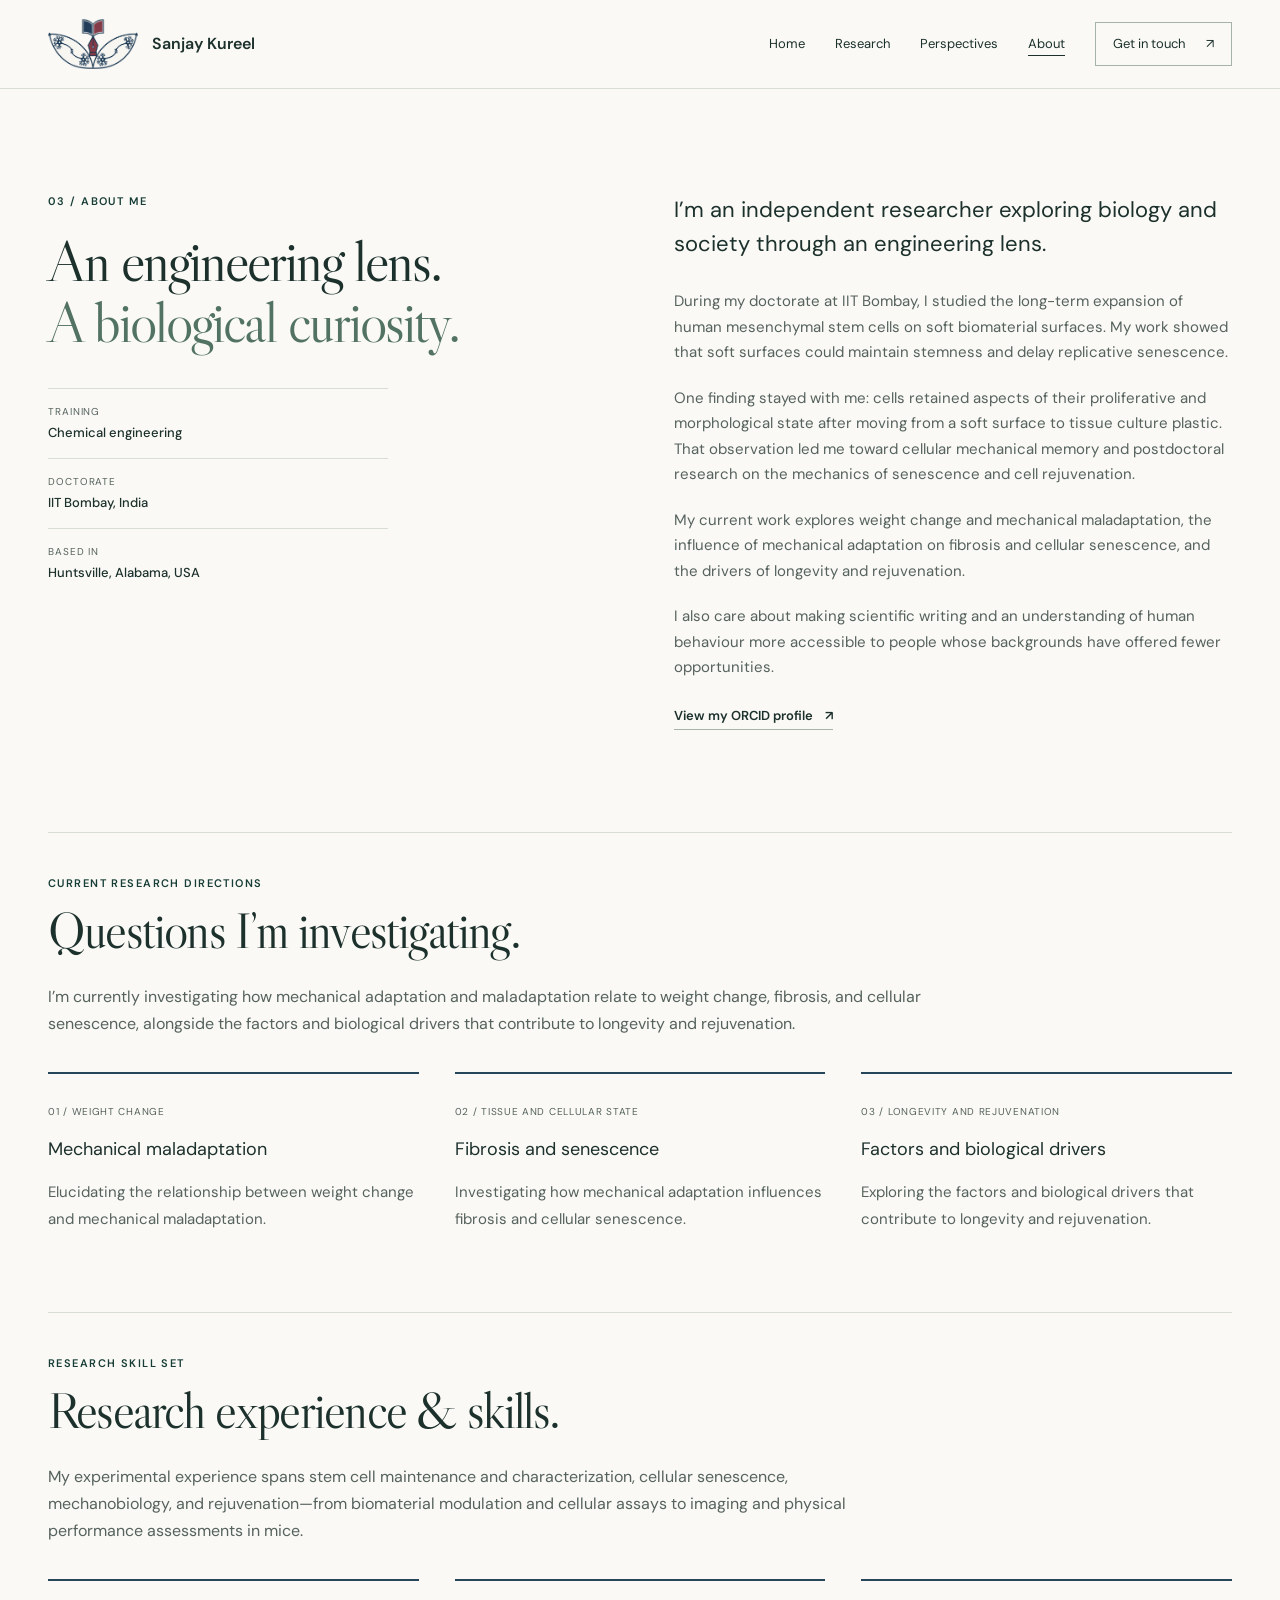
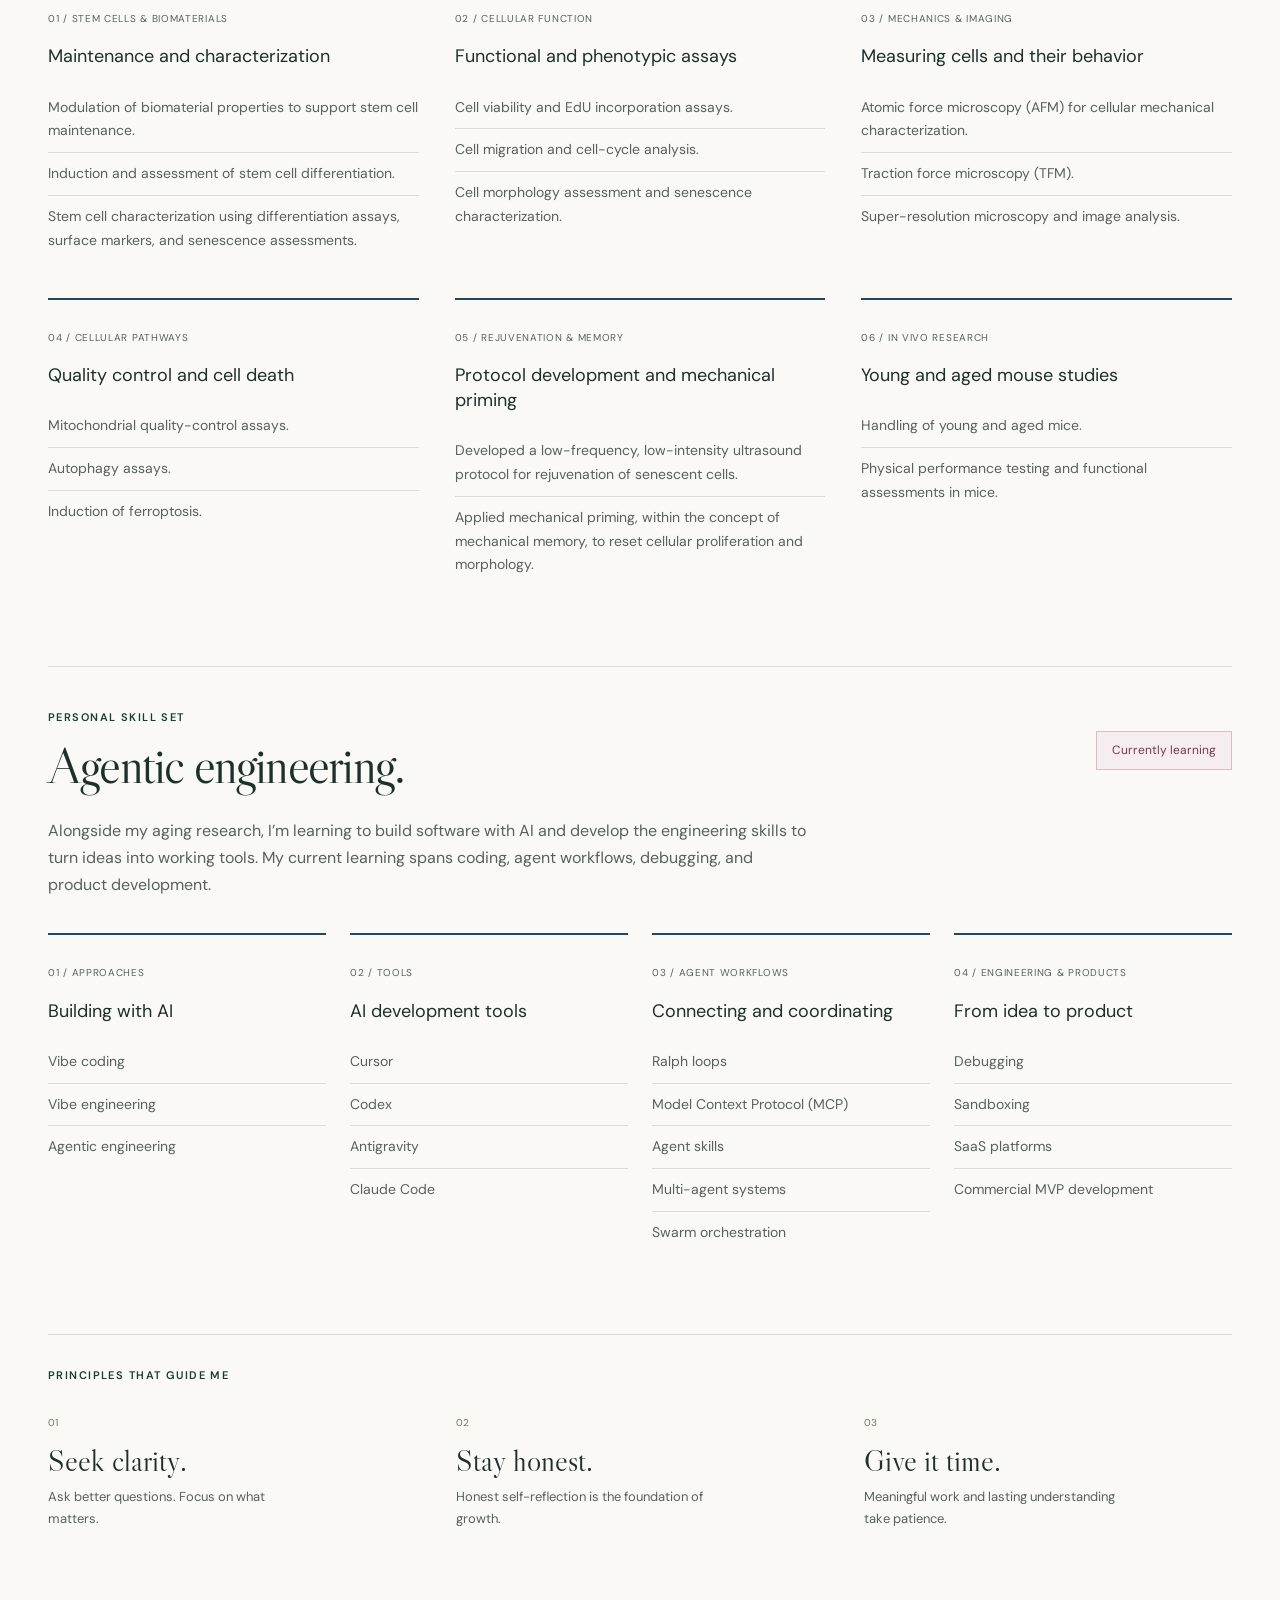
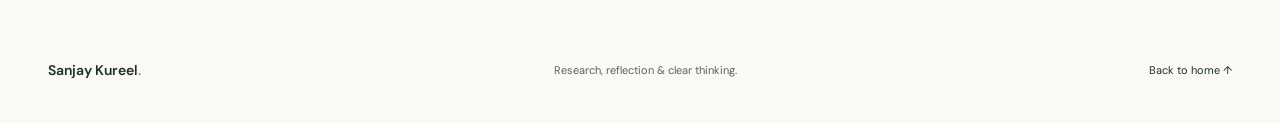
==== about.html @ 6fef7c12 "Describe current research in mechanical adaptation, weight change and longevity" ====
<!doctype html>
<html lang="en">
<head>
  <meta charset="utf-8">
  <meta name="viewport" content="width=device-width, initial-scale=1">
  <meta name="description" content="Sanjay Kureel is an independent researcher exploring cellular memory, mechanobiology and aging, alongside human behaviour and scientific writing.">
  <meta name="theme-color" content="#173d36">
  <meta property="og:title" content="About — Sanjay Kureel">
  <meta property="og:description" content="Exploring how cells remember, how people adapt, and how writing brings clarity to ideas.">
  <meta property="og:type" content="website">
  <meta property="og:url" content="https://sanjaykumarkureel.github.io/sanjayk-personal-website/about.html">
  <title>About — Sanjay Kureel</title>
  <link rel="canonical" href="https://sanjaykumarkureel.github.io/sanjayk-personal-website/about.html">
  <link rel="icon" type="image/png" href="skk-logo-color.png">
  <link rel="preconnect" href="https://fonts.googleapis.com">
  <link rel="preconnect" href="https://fonts.gstatic.com" crossorigin>
  <link href="https://fonts.googleapis.com/css2?family=DM+Sans:wght@400;500;600;700&family=Libre+Caslon+Display&display=swap" rel="stylesheet">
  <link rel="stylesheet" href="styles.css">
  <link rel="stylesheet" href="skills.css?v=directions-3">
  <script src="script.js" defer></script>
</head>
<body>
  <a class="skip-link" href="#main">Skip to content</a>
  <header class="site-header">
    <div class="header-inner wrap">
      <a class="brand" href="index.html" aria-label="Sanjay Kureel home"><img class="personal-logo" src="skk-logo-color.png" alt="Sanjay Kureel’s original logo"><span>Sanjay Kureel</span></a>
      <button class="menu-toggle" type="button" aria-expanded="false" aria-controls="navigation">Menu <span aria-hidden="true">☰</span></button>
      <nav id="navigation" aria-label="Main navigation">
        <a href="index.html">Home</a>
        <a href="research.html">Research</a><a href="perspectives.html">Perspectives</a><a href="about.html" aria-current="page">About</a><a class="nav-contact" href="contact.html">Get in touch <span aria-hidden="true">↗</span></a>
      </nav>
    </div>
  </header>
  <main id="main" class="inner-page">    <section class="section wrap about" id="about" aria-labelledby="about-title">
      <div class="about-heading"><p class="eyebrow">03 / About me</p><h1 id="about-title">An engineering lens.<br><em>A biological curiosity.</em></h1><div class="profile-facts"><div><span>Training</span><strong>Chemical engineering</strong></div><div><span>Doctorate</span><strong>IIT Bombay, India</strong></div><div><span>Based in</span><strong>Huntsville, Alabama, USA</strong></div></div></div>
      <div class="about-copy"><p class="lead">I’m an independent researcher exploring biology and society through an engineering lens.</p><p>During my doctorate at IIT Bombay, I studied the long-term expansion of human mesenchymal stem cells on soft biomaterial surfaces. My work showed that soft surfaces could maintain stemness and delay replicative senescence.</p><p>One finding stayed with me: cells retained aspects of their proliferative and morphological state after moving from a soft surface to tissue culture plastic. That observation led me toward cellular mechanical memory and postdoctoral research on the mechanics of senescence and cell rejuvenation.</p><p>My current work explores weight change and mechanical maladaptation, the influence of mechanical adaptation on fibrosis and cellular senescence, and the drivers of longevity and rejuvenation.</p><p>I also care about making scientific writing and an understanding of human behaviour more accessible to people whose backgrounds have offered fewer opportunities.</p><a class="text-link" href="https://orcid.org/0000-0003-0562-0316" target="_blank" rel="noopener noreferrer">View my ORCID profile <span aria-hidden="true">↗</span></a></div>
    </section>



    <section class="personal-skills current-research wrap" id="current-research" aria-labelledby="current-research-title">
      <div class="skills-heading"><div><p class="eyebrow">Current research directions</p><h2 id="current-research-title">Questions I’m investigating.</h2></div></div>
      <p class="skills-intro">I’m currently investigating how mechanical adaptation and maladaptation relate to weight change, fibrosis, and cellular senescence, alongside the factors and biological drivers that contribute to longevity and rejuvenation.</p>
      <div class="skills-grid research-skills-grid">
        <article><span class="skills-number">01 / Weight change</span><h3>Mechanical maladaptation</h3><p>Elucidating the relationship between weight change and mechanical maladaptation.</p></article>
        <article><span class="skills-number">02 / Tissue and cellular state</span><h3>Fibrosis and senescence</h3><p>Investigating how mechanical adaptation influences fibrosis and cellular senescence.</p></article>
        <article><span class="skills-number">03 / Longevity and rejuvenation</span><h3>Factors and biological drivers</h3><p>Exploring the factors and biological drivers that contribute to longevity and rejuvenation.</p></article>
      </div>
    </section>
    <section class="personal-skills research-skills wrap" id="research-skills" aria-labelledby="research-skills-title">
      <div class="skills-heading"><div><p class="eyebrow">Research skill set</p><h2 id="research-skills-title">Research experience &amp; skills.</h2></div></div>
      <p class="skills-intro">My experimental experience spans stem cell maintenance and characterization, cellular senescence, mechanobiology, and rejuvenation—from biomaterial modulation and cellular assays to imaging and physical performance assessments in mice.</p>
      <div class="skills-grid research-skills-grid">
        <article><span class="skills-number">01 / Stem cells &amp; biomaterials</span><h3>Maintenance and characterization</h3><ul><li>Modulation of biomaterial properties to support stem cell maintenance.</li><li>Induction and assessment of stem cell differentiation.</li><li>Stem cell characterization using differentiation assays, surface markers, and senescence assessments.</li></ul></article>
        <article><span class="skills-number">02 / Cellular function</span><h3>Functional and phenotypic assays</h3><ul><li>Cell viability and EdU incorporation assays.</li><li>Cell migration and cell-cycle analysis.</li><li>Cell morphology assessment and senescence characterization.</li></ul></article>
        <article><span class="skills-number">03 / Mechanics &amp; imaging</span><h3>Measuring cells and their behavior</h3><ul><li>Atomic force microscopy (AFM) for cellular mechanical characterization.</li><li>Traction force microscopy (TFM).</li><li>Super-resolution microscopy and image analysis.</li></ul></article>
        <article><span class="skills-number">04 / Cellular pathways</span><h3>Quality control and cell death</h3><ul><li>Mitochondrial quality-control assays.</li><li>Autophagy assays.</li><li>Induction of ferroptosis.</li></ul></article>
        <article><span class="skills-number">05 / Rejuvenation &amp; memory</span><h3>Protocol development and mechanical priming</h3><ul><li>Developed a low-frequency, low-intensity ultrasound protocol for rejuvenation of senescent cells.</li><li>Applied mechanical priming, within the concept of mechanical memory, to reset cellular proliferation and morphology.</li></ul></article>
        <article><span class="skills-number">06 / In vivo research</span><h3>Young and aged mouse studies</h3><ul><li>Handling of young and aged mice.</li><li>Physical performance testing and functional assessments in mice.</li></ul></article>
      </div>
    </section>
    <section class="personal-skills wrap" id="skills" aria-labelledby="skills-title">
      <div class="skills-heading"><div><p class="eyebrow">Personal skill set</p><h2 id="skills-title">Agentic engineering.</h2></div><span class="learning-badge">Currently learning</span></div>
      <p class="skills-intro">Alongside my aging research, I’m learning to build software with AI and develop the engineering skills to turn ideas into working tools. My current learning spans coding, agent workflows, debugging, and product development.</p>
      <div class="skills-grid">
        <article><span class="skills-number">01 / Approaches</span><h3>Building with AI</h3><ul><li>Vibe coding</li><li>Vibe engineering</li><li>Agentic engineering</li></ul></article>
        <article><span class="skills-number">02 / Tools</span><h3>AI development tools</h3><ul><li>Cursor</li><li>Codex</li><li>Antigravity</li><li>Claude Code</li></ul></article>
        <article><span class="skills-number">03 / Agent workflows</span><h3>Connecting and coordinating</h3><ul><li>Ralph loops</li><li>Model Context Protocol (MCP)</li><li>Agent skills</li><li>Multi-agent systems</li><li>Swarm orchestration</li></ul></article>
        <article><span class="skills-number">04 / Engineering &amp; products</span><h3>From idea to product</h3><ul><li>Debugging</li><li>Sandboxing</li><li>SaaS platforms</li><li>Commercial MVP development</li></ul></article>
      </div>
    </section>
    <section class="principles wrap" aria-labelledby="principles-title"><p class="eyebrow" id="principles-title">Principles that guide me</p><div class="principles-grid"><article><span>01</span><h3>Seek clarity.</h3><p>Ask better questions. Focus on what matters.</p></article><article><span>02</span><h3>Stay honest.</h3><p>Honest self-reflection is the foundation of growth.</p></article><article><span>03</span><h3>Give it time.</h3><p>Meaningful work and lasting understanding take patience.</p></article></div></section>
  </main>
  <footer class="wrap"><a class="brand" href="index.html">Sanjay Kureel<span class="brand-dot">.</span></a><p>Research, reflection & clear thinking.</p><a class="back-top" href="index.html">Back to home ↑</a></footer>
</body>
</html>
---- styles.css ----
:root{--paper:#faf9f5;--white:#fff;--ink:#1c302c;--green:#173d36;--muted:#56625e;--line:#d9ded5;--sage:#eef1e8;--accent:#afca91;--serif:'Libre Caslon Display',Georgia,serif;--sans:'DM Sans',Arial,sans-serif}
*{box-sizing:border-box}html{scroll-behavior:smooth;scroll-padding-top:105px}body{margin:0;background:var(--paper);color:var(--ink);font:16px/1.7 var(--sans);-webkit-font-smoothing:antialiased}a{color:inherit;text-decoration:none}button{font:inherit}img{max-width:100%;display:block}h1,h2,h3,p,figure{margin:0}h1,h2,h3{font-weight:400}h1,h2{font-family:var(--serif);letter-spacing:-.035em;line-height:1.06}h2{font-size:clamp(40px,4.5vw,61px)}h2 em,h1 em{font-style:normal;color:#527263}h3{line-height:1.25}p{color:var(--muted)}a,button,summary{-webkit-tap-highlight-color:transparent}a:focus-visible,button:focus-visible,summary:focus-visible{outline:3px solid #a16d22;outline-offset:6px}a:hover{text-decoration:underline;text-underline-offset:5px}::selection{background:#d1dfc0;color:var(--ink)}.wrap{width:min(1200px,calc(100% - 96px));margin-inline:auto}.section{padding-block:104px}.eyebrow{font-size:11px;font-weight:600;letter-spacing:.13em;text-transform:uppercase;color:var(--green);line-height:1.5}.skip-link{position:fixed;top:8px;left:12px;transform:translateY(-150%);background:var(--green);color:white;padding:12px 20px;z-index:100}.skip-link:focus{transform:translateY(0)}
.site-header{background:rgba(250,249,245,.97);border-bottom:1px solid var(--line);position:sticky;top:0;z-index:10}.header-inner{height:88px;display:flex;align-items:center;justify-content:space-between;gap:30px}.brand{display:inline-flex;align-items:center;gap:14px;font-weight:600;font-size:16px;white-space:nowrap}.brand:hover{text-decoration:none}.monogram{font-family:var(--serif);font-size:35px;line-height:1;letter-spacing:-3px;border-right:1px solid var(--line);padding-right:20px}.monogram span,.brand-dot{color:#7f9d6f}.site-header nav{display:flex;align-items:center;gap:30px;font-size:13px}.nav-contact{border:1px solid #a5b3a9;padding:10px 17px}.nav-contact span{margin-left:18px}.menu-toggle{display:none}.hero{display:grid;grid-template-columns:1.55fr 1fr;gap:8%;align-items:center;padding-block:72px 68px}.hero .eyebrow{letter-spacing:.095em}.status-dot{display:inline-block;width:6px;height:6px;border-radius:50%;background:#68834e;margin-right:8px;vertical-align:2px}.hero h1{font-size:clamp(52px,5.4vw,76px);margin:26px 0}.hero-intro{max-width:510px;font-size:18px;line-height:1.8}.hero-actions{display:flex;align-items:center;gap:28px;margin-top:32px;flex-wrap:wrap}.button{display:inline-flex;align-items:center;justify-content:space-between;gap:25px;background:var(--green);color:var(--white);padding:14px 22px;font-size:13px;font-weight:500;transition:background .2s}.button:hover{background:#2d5547;text-decoration:none}.text-link{font-size:13px;font-weight:600;border-bottom:1px solid #a6b5a8;padding-bottom:5px}.text-link span{margin-left:9px}.hero-footnote{border-top:1px solid var(--line);margin-top:45px;padding-top:17px;display:flex;justify-content:space-between;gap:15px;font-size:11px;color:var(--muted)}.portrait{align-self:center}.portrait-frame{background:#e7e6de;position:relative;padding:12px 12px 0 0}.portrait-frame:after{content:'';position:absolute;right:0;top:0;width:42%;height:34%;border-top:1px solid #a1b097;border-right:1px solid #a1b097;pointer-events:none}.portrait img{width:100%;height:430px;object-fit:cover;object-position:center 25%;filter:saturate(.82)}.portrait figcaption{display:flex;flex-direction:column;padding-top:17px;line-height:1.65}.portrait figcaption span:first-child{font-size:14px;font-weight:600}.portrait figcaption span:last-child{font-size:11px;color:var(--muted)}.focus-strip{background:var(--sage);border-block:1px solid var(--line)}.focus-strip>.wrap{display:flex;align-items:center;justify-content:space-between;gap:28px;min-height:78px}.focus-strip span:not(.eyebrow){font-size:13px}.focus-strip span:not(.eyebrow):before{content:'+';color:#708264;margin-right:16px}.section-heading{display:grid;grid-template-columns:1.35fr 1fr;gap:12%;align-items:end;margin-bottom:42px}.section-heading .eyebrow,.about-heading .eyebrow,.contact .eyebrow{margin-bottom:20px}.section-heading>p{font-size:15px;max-width:370px;margin-bottom:5px}
.research-feature{display:grid;grid-template-columns:1.1fr 1fr;background:var(--green);color:#fff;min-height:390px}.feature-copy{padding:44px}.feature-copy .eyebrow{color:#b5c99e;margin-bottom:23px}.feature-copy h3{font-family:var(--serif);font-size:40px;letter-spacing:-.02em;max-width:430px}.feature-copy>p:not(.eyebrow){color:#d6dfd8;font-size:14px;margin:21px 0 25px;max-width:445px}.light-link{font-size:12px;border-bottom:1px solid #819b87;padding-bottom:7px}.light-link span{margin-left:20px}.memory-diagram{border-left:1px solid #446057;margin:32px 0;display:flex;flex-direction:column;justify-content:center;align-items:center;padding:10px 28px}.cell-art{width:235px;height:225px;position:relative}.cell-ring{position:absolute;display:block;border:1px solid #82967a;border-radius:44% 56% 56% 44% / 53% 42% 58% 47%}.ring-one{inset:8px 12px 12px 3px;transform:rotate(-18deg)}.ring-two{inset:28px 27px 29px 25px;transform:rotate(26deg);border-color:#5c7a67}.ring-three{inset:48px 47px 47px 44px;transform:rotate(-32deg);border-color:#a9ba8d}.cell-core{position:absolute;width:54px;height:62px;background:#afca9180;top:76px;left:87px;border-radius:48% 52% 39% 61%;border:1px solid #c2d4a4}.cell-label{position:absolute;font-size:9px;letter-spacing:.13em;bottom:22px;left:55px;background:var(--green);padding:3px;color:#d4dfc9}.diagram-path{display:flex;align-items:center;gap:14px;font-size:11px;margin-top:14px}.diagram-path b{font-weight:400;color:#a8bd93}.memory-diagram>p{font-size:10px;color:#bdcdbf;margin-top:12px;text-align:center}.research-grid{display:grid;grid-template-columns:repeat(3,1fr);gap:34px;margin-top:36px}.research-grid article{border-top:1px solid var(--line);padding-top:25px}.item-number{font-size:11px;color:#74856d}.research-grid h3{font-size:20px;margin:15px 0 12px}.research-grid p{font-size:14px}.topic{display:block;font-size:10px;letter-spacing:.02em;margin-top:23px;color:#52654d}
.perspectives{background:var(--sage);border-block:1px solid var(--line)}.perspective-grid{display:grid;grid-template-columns:1fr 1fr;gap:54px}.perspective-grid article{border-top:1px solid #a6b3a0;padding-top:30px;scroll-margin-top:110px}.perspective-grid h3{font-family:var(--serif);font-size:43px;letter-spacing:-.025em;margin:18px 0}.perspective-grid article>p:not(.eyebrow){font-size:15px;max-width:475px}details{margin-top:26px;border-top:1px solid #cbd2c5;border-bottom:1px solid #cbd2c5}summary{cursor:pointer;list-style:none;font-size:12px;font-weight:500;padding:16px 0;display:flex;justify-content:space-between;gap:15px}summary::-webkit-details-marker{display:none}summary span{font-size:17px;line-height:1.3}details[open] summary span{transform:rotate(45deg)}details ul{padding-left:18px;font-size:14px;color:var(--muted);margin:0 0 20px}details li{padding:5px 0}.notes{display:grid;grid-template-columns:1fr 1.6fr;gap:60px;margin-top:72px;padding-top:44px;border-top:1px solid #c3cdbb}.notes h3{font-family:var(--serif);font-size:35px;margin:12px 0}.notes>div>p:not(.eyebrow){font-size:13px;max-width:290px}.notes-list>div{display:grid;grid-template-columns:70px 1fr auto;gap:18px;align-items:start;padding:17px 0;border-bottom:1px solid #cbd2c5}.notes-list>div:first-child{padding-top:0}.notes-list span{font-size:10px;text-transform:uppercase;letter-spacing:.05em;color:#50634b;margin-top:4px}.notes-list p{font-size:14px;color:var(--ink)}.notes-list small{font-size:10px;color:#59654f;margin-top:4px}.about{display:grid;grid-template-columns:1fr 1.1fr;gap:10%}.profile-facts{margin-top:36px;max-width:340px}.profile-facts div{display:flex;flex-direction:column;gap:2px;border-top:1px solid var(--line);padding:14px 0}.profile-facts span{font-size:10px;text-transform:uppercase;letter-spacing:.09em;color:var(--muted)}.profile-facts strong{font-size:13px;font-weight:500}.about-copy p{font-size:15px;margin-bottom:20px}.about-copy .lead{font-size:22px;line-height:1.55;color:var(--ink);margin-bottom:28px}.principles{padding-bottom:88px}.principles>.eyebrow{border-top:1px solid var(--line);padding-top:32px;margin-bottom:24px}.principles-grid{display:grid;grid-template-columns:repeat(3,1fr);gap:40px}.principles-grid span{font-size:10px;color:#65785b}.principles-grid h3{font-family:var(--serif);font-size:30px;margin:7px 0}.principles-grid p{font-size:13px;max-width:265px}
.contact{background:var(--green);color:var(--white);padding-block:76px}.contact-grid{display:grid;grid-template-columns:1.2fr 1fr;gap:10%;align-items:center}.contact .eyebrow{color:#c1d3a7}.contact h2{font-size:clamp(40px,4.4vw,58px)}.contact h2 em{color:#b7cd9c}.contact p{color:#d3ded6;font-size:14px}.contact-email{display:flex;justify-content:space-between;gap:18px;font-size:clamp(17px,2vw,24px);border-bottom:1px solid #79927e;padding:22px 0 15px;overflow-wrap:anywhere}.social-links{display:flex;gap:26px;font-size:11px;margin-top:24px}.contact .location{font-size:11px;color:#b8ccba;margin-top:23px}footer{display:flex;align-items:center;justify-content:space-between;gap:25px;min-height:105px}footer .brand{gap:0;font-size:14px}footer p,.back-top{font-size:11px}
@media(min-width:1500px){.hero{padding-block:90px}.hero h1{font-size:80px}}
@media(max-width:1050px){.wrap{width:calc(100% - 64px)}.header-inner{gap:20px}.site-header nav{gap:20px}.hero{gap:6%;grid-template-columns:1.3fr 1fr}.hero h1{font-size:57px}.hero-intro{font-size:16px}.hero .eyebrow{font-size:9px}.portrait img{height:385px}.hero-footnote{flex-direction:column;gap:4px}.hero-actions{gap:18px}.section-heading{gap:7%}.feature-copy{padding:32px}.feature-copy h3{font-size:35px}.notes{gap:35px}.notes-list>div{grid-template-columns:1fr auto;gap:6px 18px}.notes-list span{grid-column:1/-1}.about{gap:7%}}
@media(max-width:760px){html{scroll-padding-top:85px}.wrap{width:calc(100% - 40px)}.section{padding-block:65px}.header-inner{min-height:73px;height:auto;flex-wrap:wrap;padding-block:15px;gap:14px}.brand{font-size:14px}.monogram{font-size:30px;padding-right:14px}.menu-toggle{border:1px solid var(--line);background:transparent;color:var(--ink);padding:7px 12px;font-size:12px;align-items:center;gap:15px}.js .menu-toggle{display:flex}.site-header nav{width:100%;flex-wrap:wrap;gap:13px 20px;padding:6px 0;font-size:12px}.js .site-header nav{display:none}.js .site-header nav.is-open{display:flex}.nav-contact{padding:6px 10px}.nav-contact span{margin-left:8px}.hero{grid-template-columns:1fr;padding-block:44px;gap:38px}.hero .eyebrow{font-size:9px}.hero h1{font-size:clamp(43px,9vw,62px);margin:22px 0}.hero-intro{font-size:16px;max-width:540px}.hero-actions{margin-top:25px;gap:22px}.hero-footnote{margin-top:28px;flex-direction:row;font-size:10px}.portrait{width:100%;max-width:440px}.portrait img{height:360px;object-position:center 22%}.portrait figcaption{flex-direction:row;justify-content:space-between;align-items:center;gap:10px;padding-top:12px}.portrait figcaption span:first-child{font-size:12px}.portrait figcaption span:last-child{font-size:10px}.focus-strip>.wrap{flex-wrap:wrap;justify-content:flex-start;gap:13px 20px;padding-block:22px}.focus-strip .eyebrow{width:100%;font-size:9px}.focus-strip span:not(.eyebrow){font-size:11px}.focus-strip span:not(.eyebrow):before{margin-right:8px}.section-heading{grid-template-columns:1fr;gap:22px;margin-bottom:30px}.section-heading>p{max-width:540px}.research-feature{grid-template-columns:1fr}.feature-copy{padding:28px}.feature-copy h3{font-size:36px}.memory-diagram{margin:0 28px 22px;border-left:0;border-top:1px solid #446057;padding-top:24px}.cell-art{height:190px;width:210px}.cell-core{left:76px;top:62px}.cell-label{left:39px;bottom:9px}.research-grid{grid-template-columns:1fr;gap:24px;margin-top:28px}.research-grid article{padding-top:20px}.research-grid h3{margin:9px 0}.topic{margin-top:14px}.perspective-grid{grid-template-columns:1fr;gap:36px}.perspective-grid h3{font-size:38px}.notes{grid-template-columns:1fr;margin-top:46px;padding-top:30px;gap:26px}.notes-list>div{grid-template-columns:1fr auto}.about{grid-template-columns:1fr;gap:35px}.profile-facts{max-width:none;display:grid;grid-template-columns:1fr 1fr;gap:0 20px;margin-top:25px}.profile-facts div:last-child{grid-column:1/-1}.about-copy .lead{font-size:21px}.principles{padding-bottom:55px}.principles-grid{grid-template-columns:1fr;gap:25px}.principles-grid article{display:grid;grid-template-columns:25px 1fr;gap:0 12px}.principles-grid span{grid-row:1/3;padding-top:9px}.principles-grid h3{margin:0 0 6px}.principles-grid p{max-width:100%}.contact-grid{grid-template-columns:1fr;gap:30px}.contact-email{font-size:21px}footer{padding-block:27px;flex-wrap:wrap;gap:12px}footer p{order:3;width:100%}.back-top{margin-left:auto}}
.research-feature>*{min-width:0}
@media(max-width:380px){.feature-copy{padding:24px}.memory-diagram{margin-inline:20px;padding-inline:0}.diagram-path{gap:8px;font-size:10px}.contact-email{font-size:18px}.hero-footnote{flex-direction:column}.light-link span{margin-left:8px}}
@media(prefers-reduced-motion:reduce){html{scroll-behavior:auto}*,*:before,*:after{transition:none!important}}

/* Separate pages keep the first visit focused on the introduction. */
body{min-height:100vh;display:flex;flex-direction:column}main{flex:1}nav a[aria-current="page"]{text-decoration:underline;text-underline-offset:7px}.inner-page h1{font-size:clamp(40px,4.5vw,61px)}.inner-page h1 em{font-style:normal;color:#527263}.inner-page .contact h1 em{color:#b7cd9c}.inner-page .contact{min-height:calc(100vh - 194px);display:flex;align-items:center}.inner-page .contact>.wrap{width:min(1200px,calc(100% - 96px))}.section-heading h1{margin:0}.home-page .hero{padding-block:60px}.home-page+.wrap{min-height:80px}@media(max-width:760px){.home-page .hero{padding-block:38px}.inner-page .contact>.wrap{width:calc(100% - 40px)}}

.personal-logo{width:90px;height:58px;object-fit:contain;flex-shrink:0}@media(max-width:760px){.personal-logo{width:65px;height:42px}.header-inner .brand{gap:9px}}

.research-page-links{display:flex;align-items:center;gap:26px;flex-wrap:wrap;margin:-12px 0 35px}.publications{padding:60px 0 100px;border-top:1px solid var(--line)}.publication-source{display:flex;justify-content:space-between;align-items:start;gap:35px;margin-bottom:32px}.publication-source p{font-size:13px;max-width:630px}.publication-source a{white-space:nowrap}.publication-controls{display:none;grid-template-columns:1fr 240px;gap:20px;background:var(--sage);padding:24px;margin-bottom:22px}.js .publication-controls{display:grid}.publication-controls label{font-size:12px;font-weight:600;display:flex;flex-direction:column;gap:8px}.publication-controls input,.publication-controls select{font:14px var(--sans);color:var(--ink);background:var(--paper);border:1px solid #a7b2a5;padding:12px;width:100%;min-height:45px;border-radius:0}.publication-controls :focus-visible{outline:2px solid var(--green);outline-offset:3px}.publication-count{font-size:12px;margin-bottom:15px}.publication{display:grid;grid-template-columns:80px minmax(0,1fr);gap:30px;padding:30px 0;border-top:1px solid var(--line)}.publication[hidden]{display:none}.publication-year{font-family:var(--serif);font-size:28px;color:var(--muted)}.publication-type{font-size:10px;letter-spacing:.1em;text-transform:uppercase;color:#863d4a}.publication h3{font-size:21px;line-height:1.45;margin:7px 0 12px;max-width:900px}.publication-authors{font-size:13px;line-height:1.8;max-width:850px}.publication-authors strong{color:var(--ink);font-weight:600}.publication-venue{font-size:13px;margin-top:8px;color:#354e49}.publication-note{font-size:12px;font-style:italic;margin-top:10px}.publication-links{display:flex;gap:22px;font-size:12px;margin-top:16px;color:var(--green)}#publication-empty{padding:25px 0}@media(max-width:760px){.publications{padding-block:45px 65px}.publication-source{flex-direction:column;gap:15px}.publication-controls{grid-template-columns:1fr;padding:18px}.publication{grid-template-columns:1fr;gap:4px;padding-block:25px}.publication-year{font-size:24px}.publication h3{font-size:19px}.publication-links{flex-wrap:wrap}.research-page-links{gap:20px}}

.longevity-hero h1{font-size:clamp(38px,4vw,56px);line-height:1.12}.longevity-hero h1 em{font-size:inherit;display:block;margin-top:0}@media(max-width:760px){.longevity-hero h1{font-size:clamp(35px,7.6vw,49px)}}

.aging-strike{text-decoration-line:line-through;text-decoration-color:#b32836;text-decoration-thickness:3px}
.research-showcase{background:#20394b;color:#fff;padding:55px 0 42px;overflow:hidden}.showcase-heading{display:flex;justify-content:space-between;gap:25px;align-items:end}.showcase-heading .eyebrow{color:#c0ccd4;margin-bottom:12px}.showcase-heading h2{font-size:clamp(32px,3.6vw,47px)}#topic-play{border:1px solid #8095a3;background:transparent;color:#f3f5f7;padding:10px 15px;white-space:nowrap;font-size:12px;cursor:pointer}.showcase-layout{display:grid;grid-template-columns:1fr 1.3fr;align-items:center;gap:7%;padding:34px 0}.topic-visual{height:260px;position:relative;max-width:370px;width:100%;margin:auto}.signal-orbit{position:absolute;border:1px solid #9cadb566;border-radius:50%;inset:5px 42px;animation:signal-spin 30s linear infinite}.signal-orbit:before{content:'';position:absolute;width:8px;height:8px;border-radius:50%;background:#b77680;left:16%;top:12%;box-shadow:0 0 18px #b7768040}.orbit-b{inset:30px 65px;animation-direction:reverse;animation-duration:22s;border-color:#c0d3df77}.orbit-c{inset:60px 90px;animation-duration:15s;border-style:dashed}.signal-cell{position:absolute;inset:86px 125px;border:1px solid #c2cfd9;border-radius:43% 57% 48% 52%;background:#718b9f33;animation:cell-breathe 6s ease-in-out infinite}.signal-cell span{position:absolute;inset:24%;border-radius:48% 52% 40% 60%;background:#965665;border:1px solid #c18b95}.signal-cell i,.signal-cell b{position:absolute;width:8px;height:8px;border-radius:50%;background:#aec6d6;left:12%;top:18%}.signal-cell b{left:72%;top:65%;width:5px;height:5px}.visual-caption{position:absolute;bottom:-6px;width:100%;text-align:center;letter-spacing:.2em;font-size:9px;color:#bacbd5}.topic-position{font-size:10px;letter-spacing:.12em;color:#c0ccd4;display:flex;justify-content:space-between;max-width:480px}.topic-spotlight h3{font-family:var(--serif);font-size:clamp(36px,4vw,53px);letter-spacing:-.02em;margin:15px 0;overflow-wrap:anywhere}.topic-spotlight>p:not(.topic-position){font-size:18px;color:#d6e0e5;max-width:470px;min-height:64px}.topic-spotlight>a{display:inline-block;margin-top:20px;font-size:12px;border-bottom:1px solid #8eabbc;padding-bottom:6px}.topic-spotlight>a span{margin-left:15px}.topic-grid{display:flex;flex-wrap:wrap;gap:10px;border-top:1px solid #8298a544;padding-top:28px}.topic-chip{display:flex;align-items:center;gap:9px;border:1px solid #8a9daa66;background:transparent;color:#e3e9ed;padding:10px 14px;font-size:12px;cursor:pointer;text-align:left}.topic-chip span{font-size:9px;color:#a8bac6}.topic-chip:hover{background:#ffffff12}.topic-chip[aria-pressed=true]{background:#f6f3ef;border-color:#f6f3ef;color:#253b50}.topic-chip[aria-pressed=true] span{color:#863d4a}.showcase-note{font-size:11px;color:#c0ccd4;margin-top:18px}.is-paused .signal-orbit,.is-paused .signal-cell{animation-play-state:paused}@keyframes signal-spin{to{transform:rotate(360deg)}}@keyframes cell-breathe{50%{transform:scale(1.08) rotate(6deg)}}@media(max-width:760px){.research-showcase{padding-block:38px}.showcase-heading{align-items:start;flex-direction:column;gap:18px}.showcase-layout{grid-template-columns:1fr;gap:30px;padding-top:20px}.topic-visual{height:230px;max-width:330px}.signal-cell{inset:77px 111px}.topic-spotlight>p:not(.topic-position){font-size:16px;min-height:54px}.topic-chip{font-size:11px;padding:10px}.topic-spotlight h3{font-size:36px}}@media(prefers-reduced-motion:reduce){.signal-orbit,.signal-cell{animation:none}}

.topic-visual.machine-visual{height:auto;max-width:480px}.cell-machine{display:block;width:100%;height:auto;overflow:visible}.organelle-gear{animation:signal-spin 40s linear infinite}.is-paused .organelle-gear{animation-play-state:paused}@media(prefers-reduced-motion:reduce){.organelle-gear{animation:none}}

.topic-visual.scientific-cell{height:auto;max-width:460px;margin:0 auto}.scientific-cell img{width:100%;height:auto;animation:cell-float 12s ease-in-out infinite}.scientific-cell figcaption{text-align:center;font-size:11px;letter-spacing:.04em;color:#c5d2da;margin-top:15px}.is-paused .scientific-cell img{animation-play-state:paused}@keyframes cell-float{50%{transform:translateY(-6px)}}@media(prefers-reduced-motion:reduce){.scientific-cell img{animation:none}}

.cell-animation-stage{position:relative}.cell-animation-stage img{animation:none}.organelle-overlay{position:absolute;inset:0;width:100%;height:100%;pointer-events:none}.cell-overlay-gear{animation:signal-spin 20s linear infinite}.is-paused .cell-overlay-gear{animation-play-state:paused}@media(prefers-reduced-motion:reduce){.cell-overlay-gear{animation:none}}

.transmission-belt{animation:belt-travel 2s linear infinite}.is-paused .transmission-belt{animation-play-state:paused}.scientific-cell .cell-animation-stage img{filter:saturate(.75)}.integrated-gears{filter:drop-shadow(0 1px 1px #142a3b)}@keyframes belt-travel{to{stroke-dashoffset:-28}}@media(prefers-reduced-motion:reduce){.transmission-belt{animation:none}}

.showcase-layout.scale-layout{grid-template-columns:1fr;gap:35px}.topic-visual.scale-visual{height:auto;max-width:810px;width:100%;margin:auto}.scale-visual img{width:100%;height:auto}.scale-labels{display:grid;grid-template-columns:1fr 1fr 1fr;text-align:center;border-bottom:1px solid #8198a555;padding:14px 0 20px;color:#d9e2e7;font-size:11px;letter-spacing:.12em}.scale-layout .topic-spotlight{max-width:810px;width:100%;margin:auto;display:grid;grid-template-columns:1fr 1fr;gap:8px 40px}.scale-layout .topic-position{grid-column:1/-1;max-width:none}.scale-layout .topic-spotlight h3{font-size:38px;margin:8px 0}.scale-layout .topic-spotlight>p:not(.topic-position){font-size:16px;min-height:0;align-self:center}.scale-layout .topic-spotlight>a{justify-self:start;margin-top:5px}@media(max-width:760px){.scale-layout .topic-spotlight{grid-template-columns:1fr;gap:10px}.scale-labels{font-size:9px;letter-spacing:.05em}.scale-layout .topic-spotlight h3{font-size:32px}}
---- skills.css ----
.personal-skills{padding:0 0 80px}.skills-heading{border-top:1px solid var(--line);padding-top:42px;display:flex;align-items:center;justify-content:space-between;gap:24px}.skills-heading .eyebrow{margin-bottom:12px}.skills-heading h2{font-size:clamp(36px,4vw,52px)}.learning-badge{color:#773a47;border:1px solid #d9bdc5;background:#f5edef;padding:8px 15px;font-size:12px;white-space:nowrap}.skills-intro{max-width:760px;margin-top:25px;font-size:16px}.skills-grid{display:grid;grid-template-columns:repeat(4,minmax(0,1fr));gap:24px;margin-top:35px}.skills-grid article{border-top:2px solid #284659;padding-top:22px}.skills-number{font-size:10px;letter-spacing:.07em;text-transform:uppercase;color:var(--muted)}.skills-grid h3{font-size:18px;line-height:1.4;margin:14px 0 17px}.skills-grid ul{padding:0;margin:0;list-style:none}.skills-grid li{font-size:14px;color:var(--muted);border-bottom:1px solid var(--line);padding:9px 0}.skills-grid li:last-child{border:0}@media(max-width:1000px){.skills-grid{grid-template-columns:repeat(2,minmax(0,1fr));gap:32px}}@media(max-width:600px){.skills-heading{align-items:start;flex-direction:column;gap:16px}.skills-grid{grid-template-columns:1fr;gap:26px}.personal-skills{padding-bottom:55px}.skills-intro{font-size:15px}}

.research-skills-grid{grid-template-columns:repeat(3,minmax(0,1fr));gap:36px}.research-skills-grid li{line-height:1.7}.research-skills .skills-intro{max-width:850px}@media(max-width:1000px){.research-skills-grid{grid-template-columns:repeat(2,minmax(0,1fr))}}@media(max-width:600px){.research-skills-grid{grid-template-columns:1fr}}

.current-research .skills-grid article>p{font-size:15px;line-height:1.75}.current-research .skills-intro{max-width:900px}
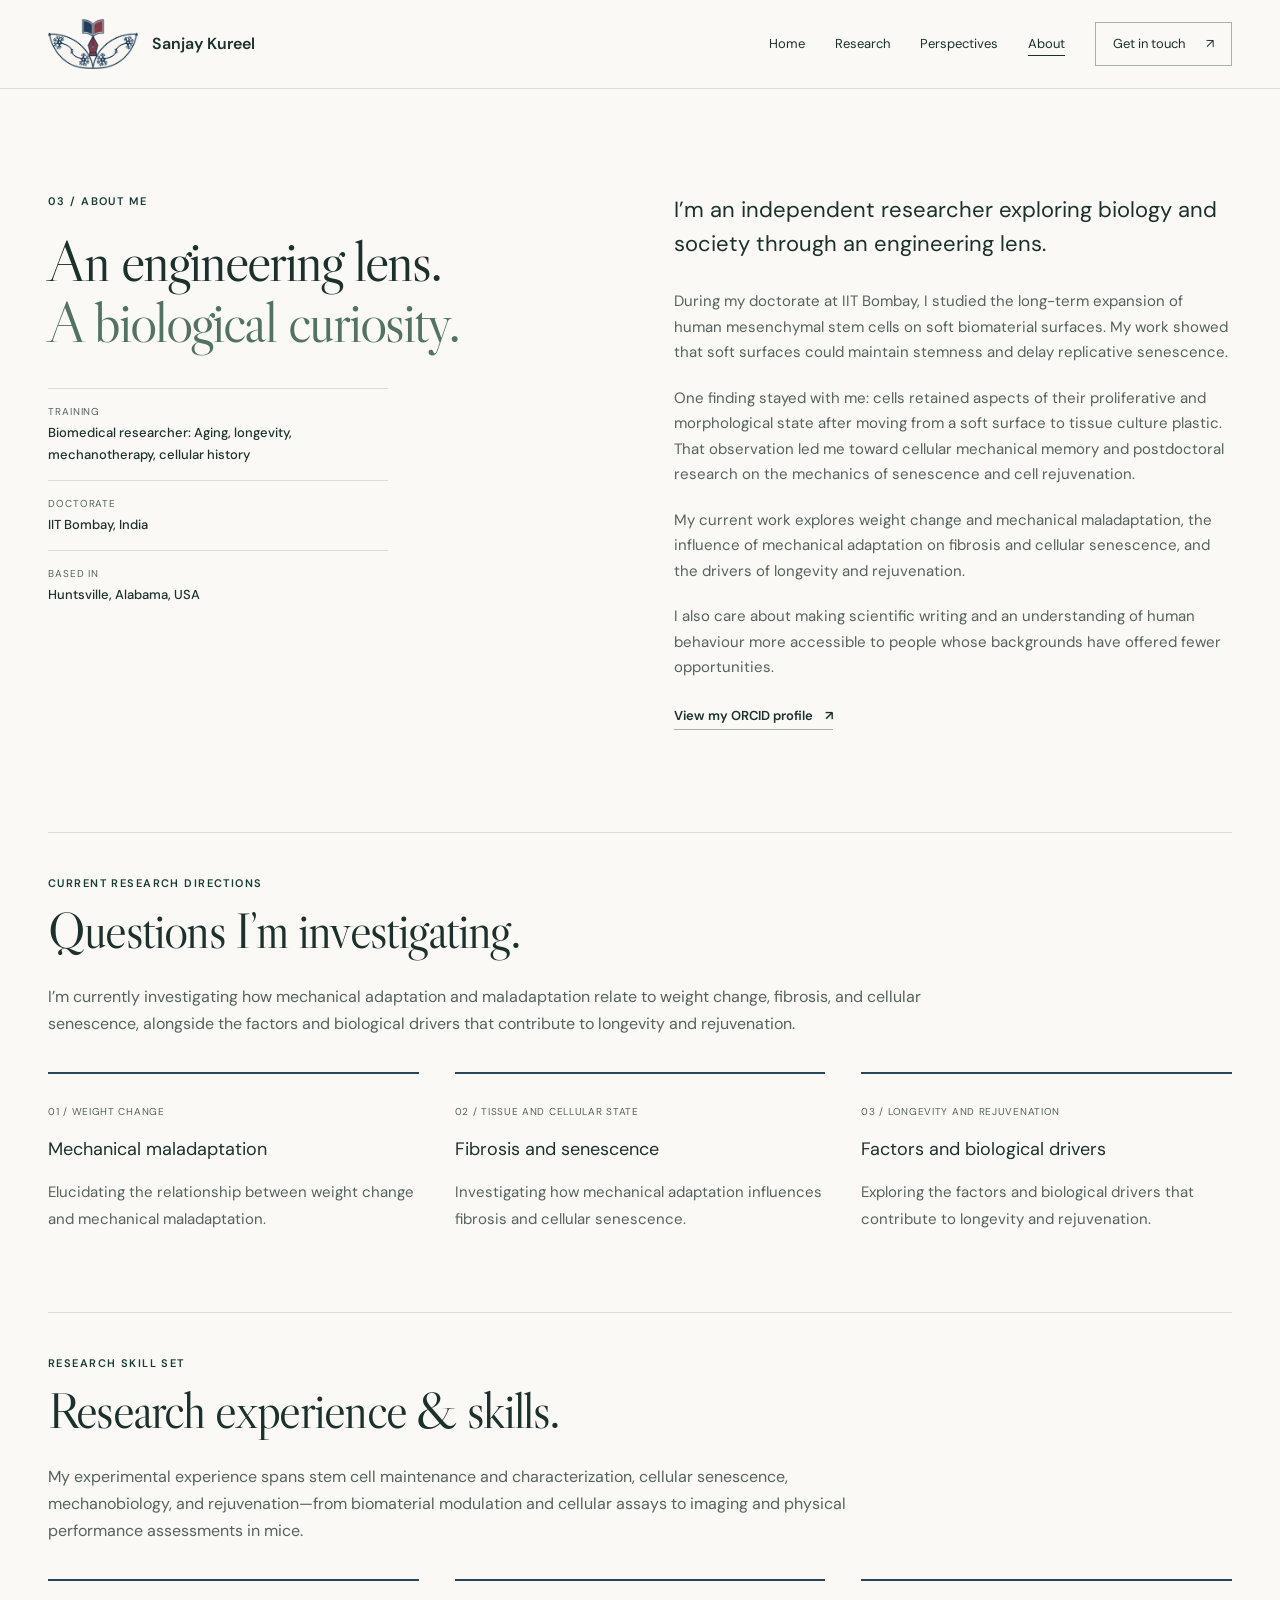
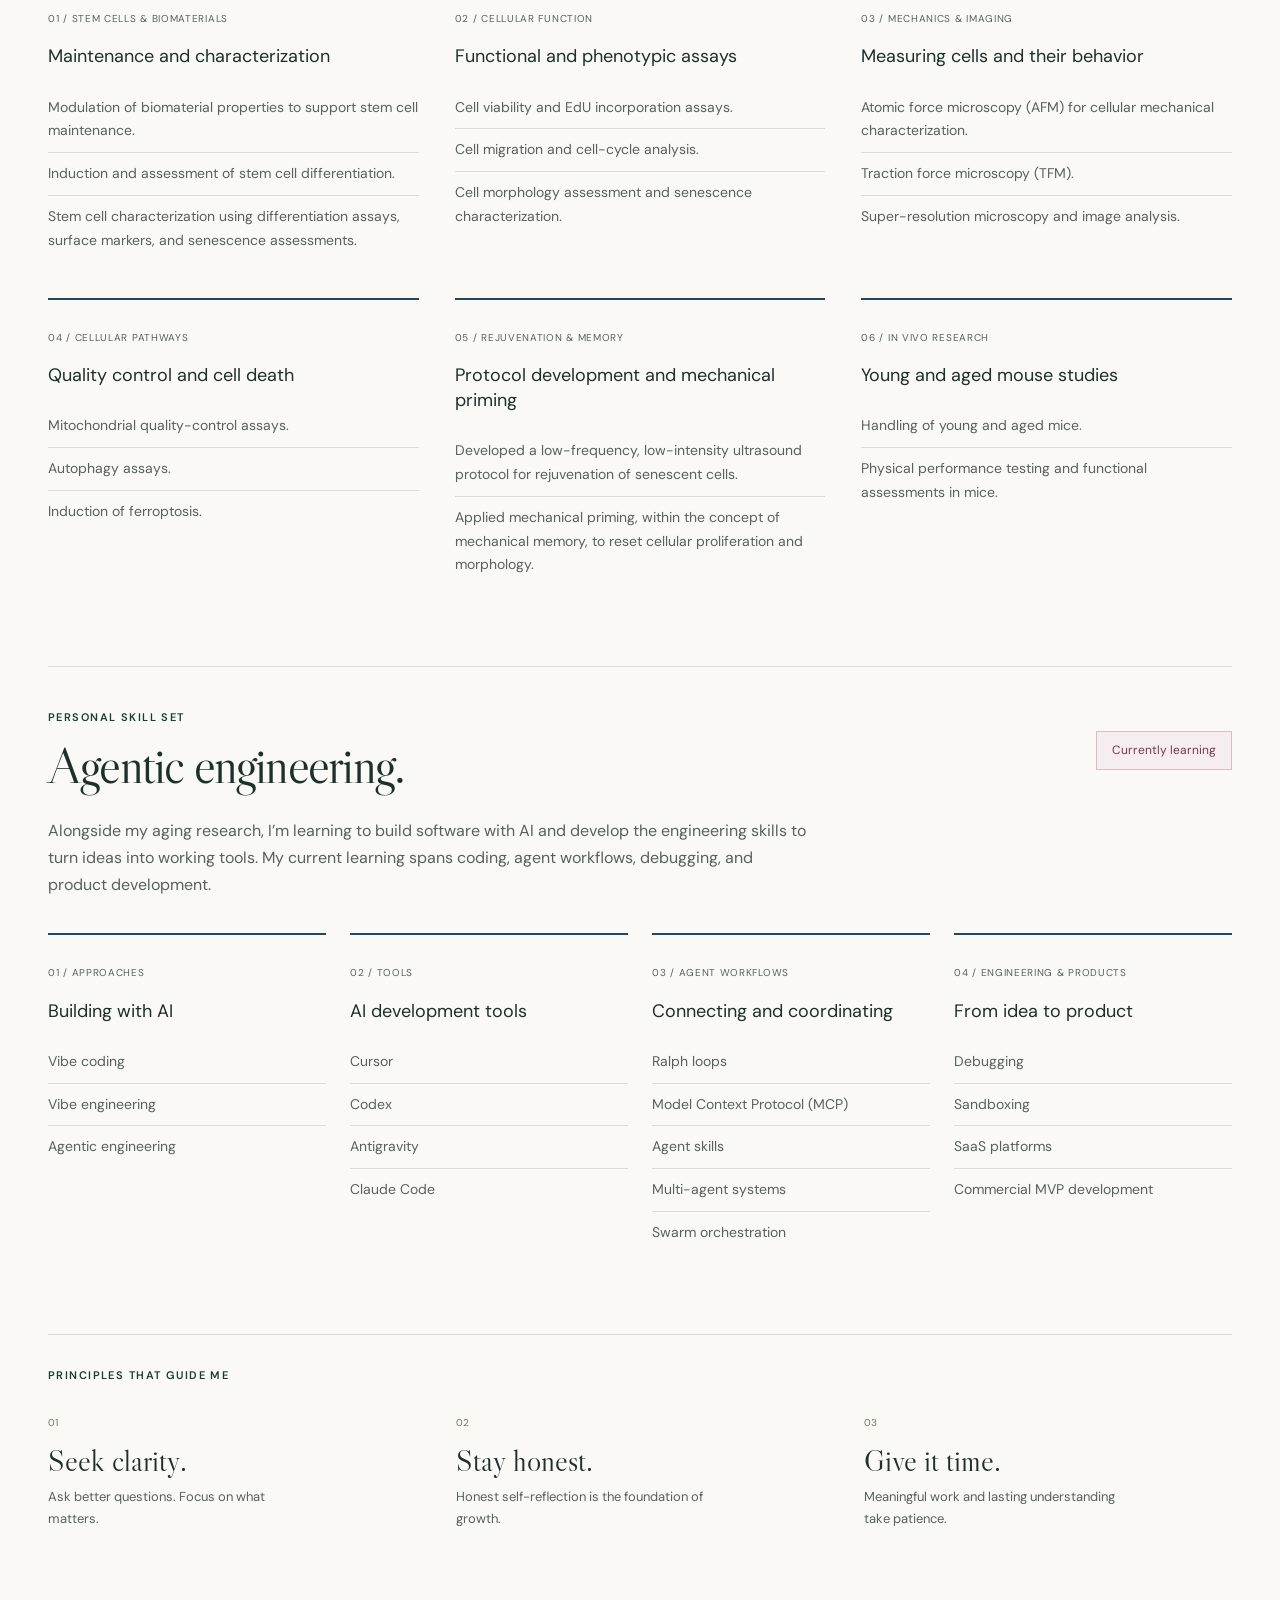
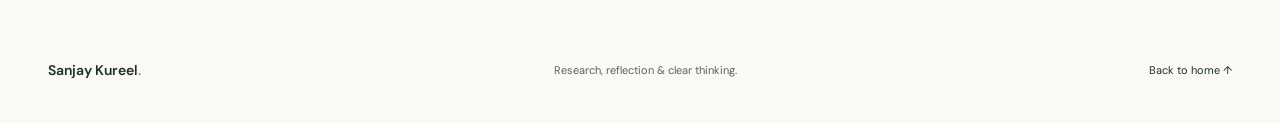
==== commit d3af7ccb: "Correct training entry to biomedical research focus" ====
--- a/about.html
+++ b/about.html
@@ -32,7 +32,7 @@
     </div>
   </header>
   <main id="main" class="inner-page">    <section class="section wrap about" id="about" aria-labelledby="about-title">
-      <div class="about-heading"><p class="eyebrow">03 / About me</p><h1 id="about-title">An engineering lens.<br><em>A biological curiosity.</em></h1><div class="profile-facts"><div><span>Training</span><strong>Chemical engineering</strong></div><div><span>Doctorate</span><strong>IIT Bombay, India</strong></div><div><span>Based in</span><strong>Huntsville, Alabama, USA</strong></div></div></div>
+      <div class="about-heading"><p class="eyebrow">03 / About me</p><h1 id="about-title">An engineering lens.<br><em>A biological curiosity.</em></h1><div class="profile-facts"><div><span>Training</span><strong>Biomedical researcher: Aging, longevity, mechanotherapy, cellular history</strong></div><div><span>Doctorate</span><strong>IIT Bombay, India</strong></div><div><span>Based in</span><strong>Huntsville, Alabama, USA</strong></div></div></div>
       <div class="about-copy"><p class="lead">I’m an independent researcher exploring biology and society through an engineering lens.</p><p>During my doctorate at IIT Bombay, I studied the long-term expansion of human mesenchymal stem cells on soft biomaterial surfaces. My work showed that soft surfaces could maintain stemness and delay replicative senescence.</p><p>One finding stayed with me: cells retained aspects of their proliferative and morphological state after moving from a soft surface to tissue culture plastic. That observation led me toward cellular mechanical memory and postdoctoral research on the mechanics of senescence and cell rejuvenation.</p><p>My current work explores weight change and mechanical maladaptation, the influence of mechanical adaptation on fibrosis and cellular senescence, and the drivers of longevity and rejuvenation.</p><p>I also care about making scientific writing and an understanding of human behaviour more accessible to people whose backgrounds have offered fewer opportunities.</p><a class="text-link" href="https://orcid.org/0000-0003-0562-0316" target="_blank" rel="noopener noreferrer">View my ORCID profile <span aria-hidden="true">↗</span></a></div>
     </section>
 
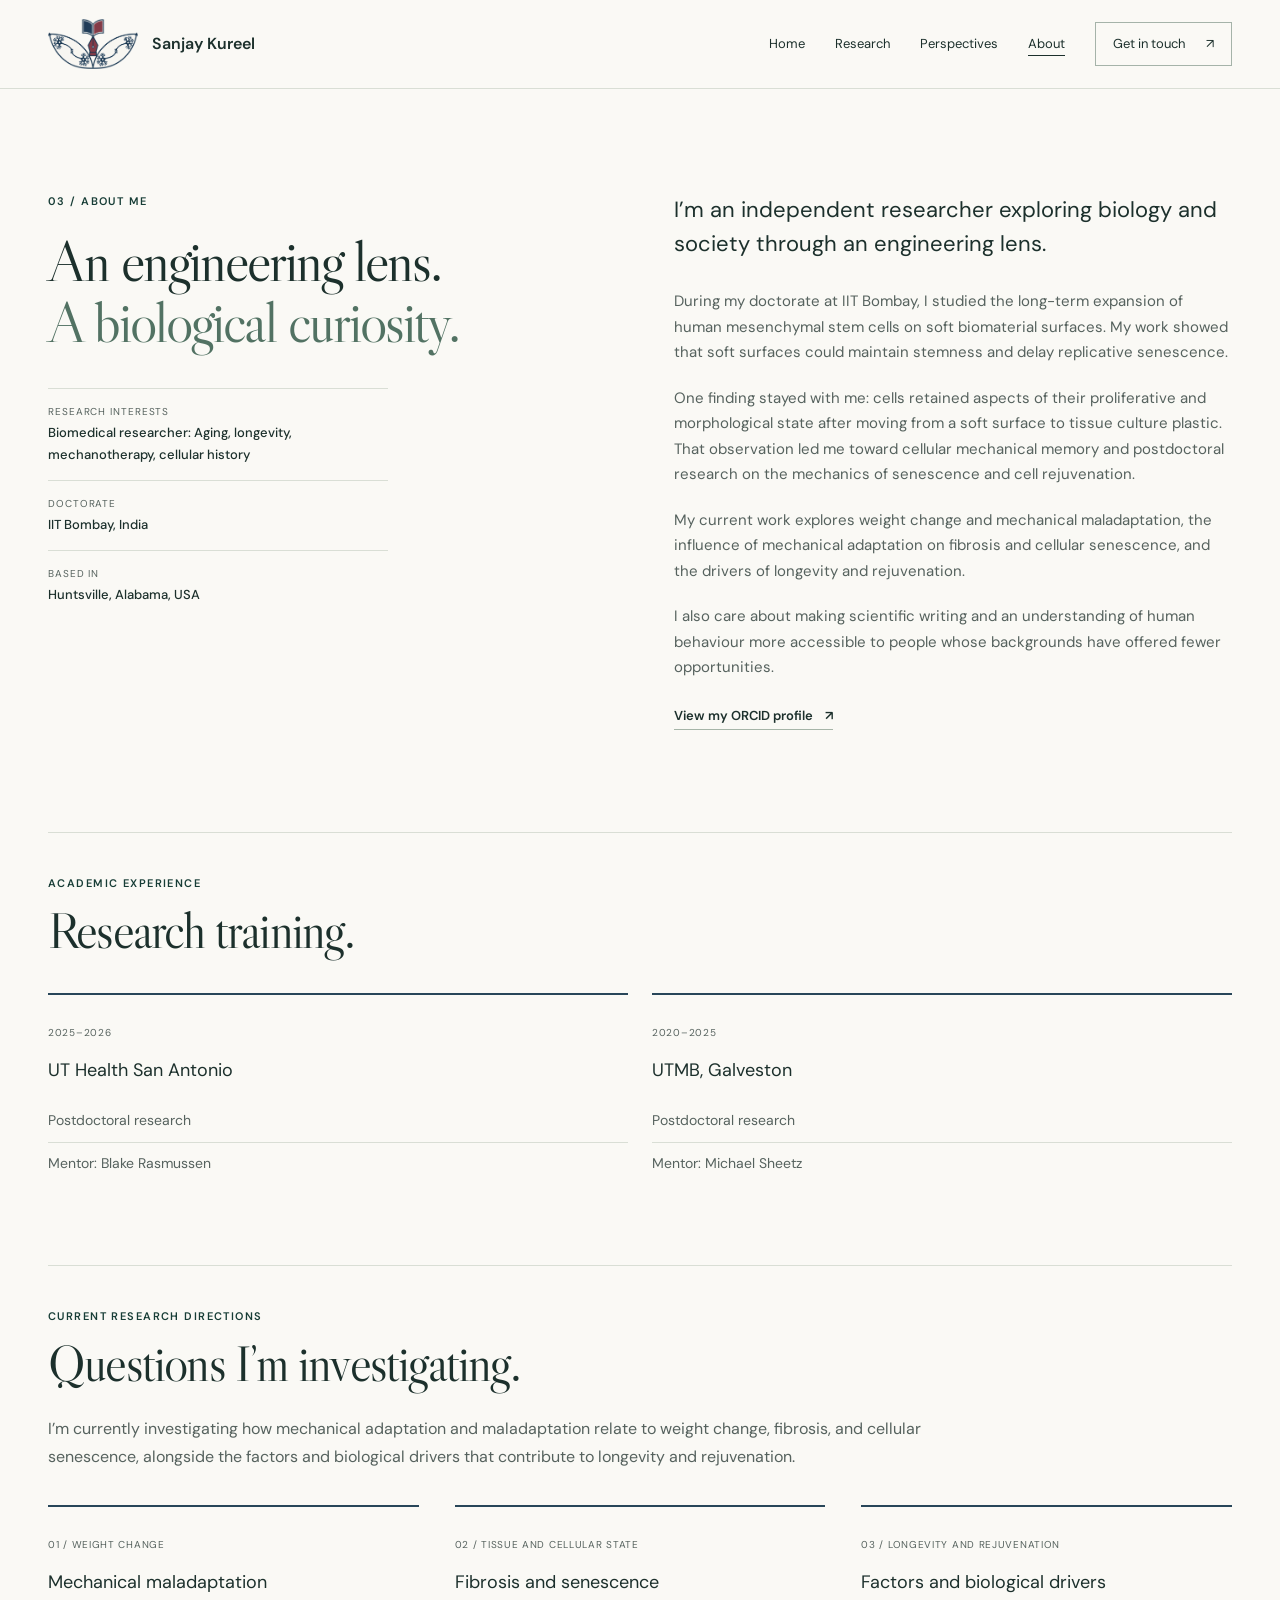
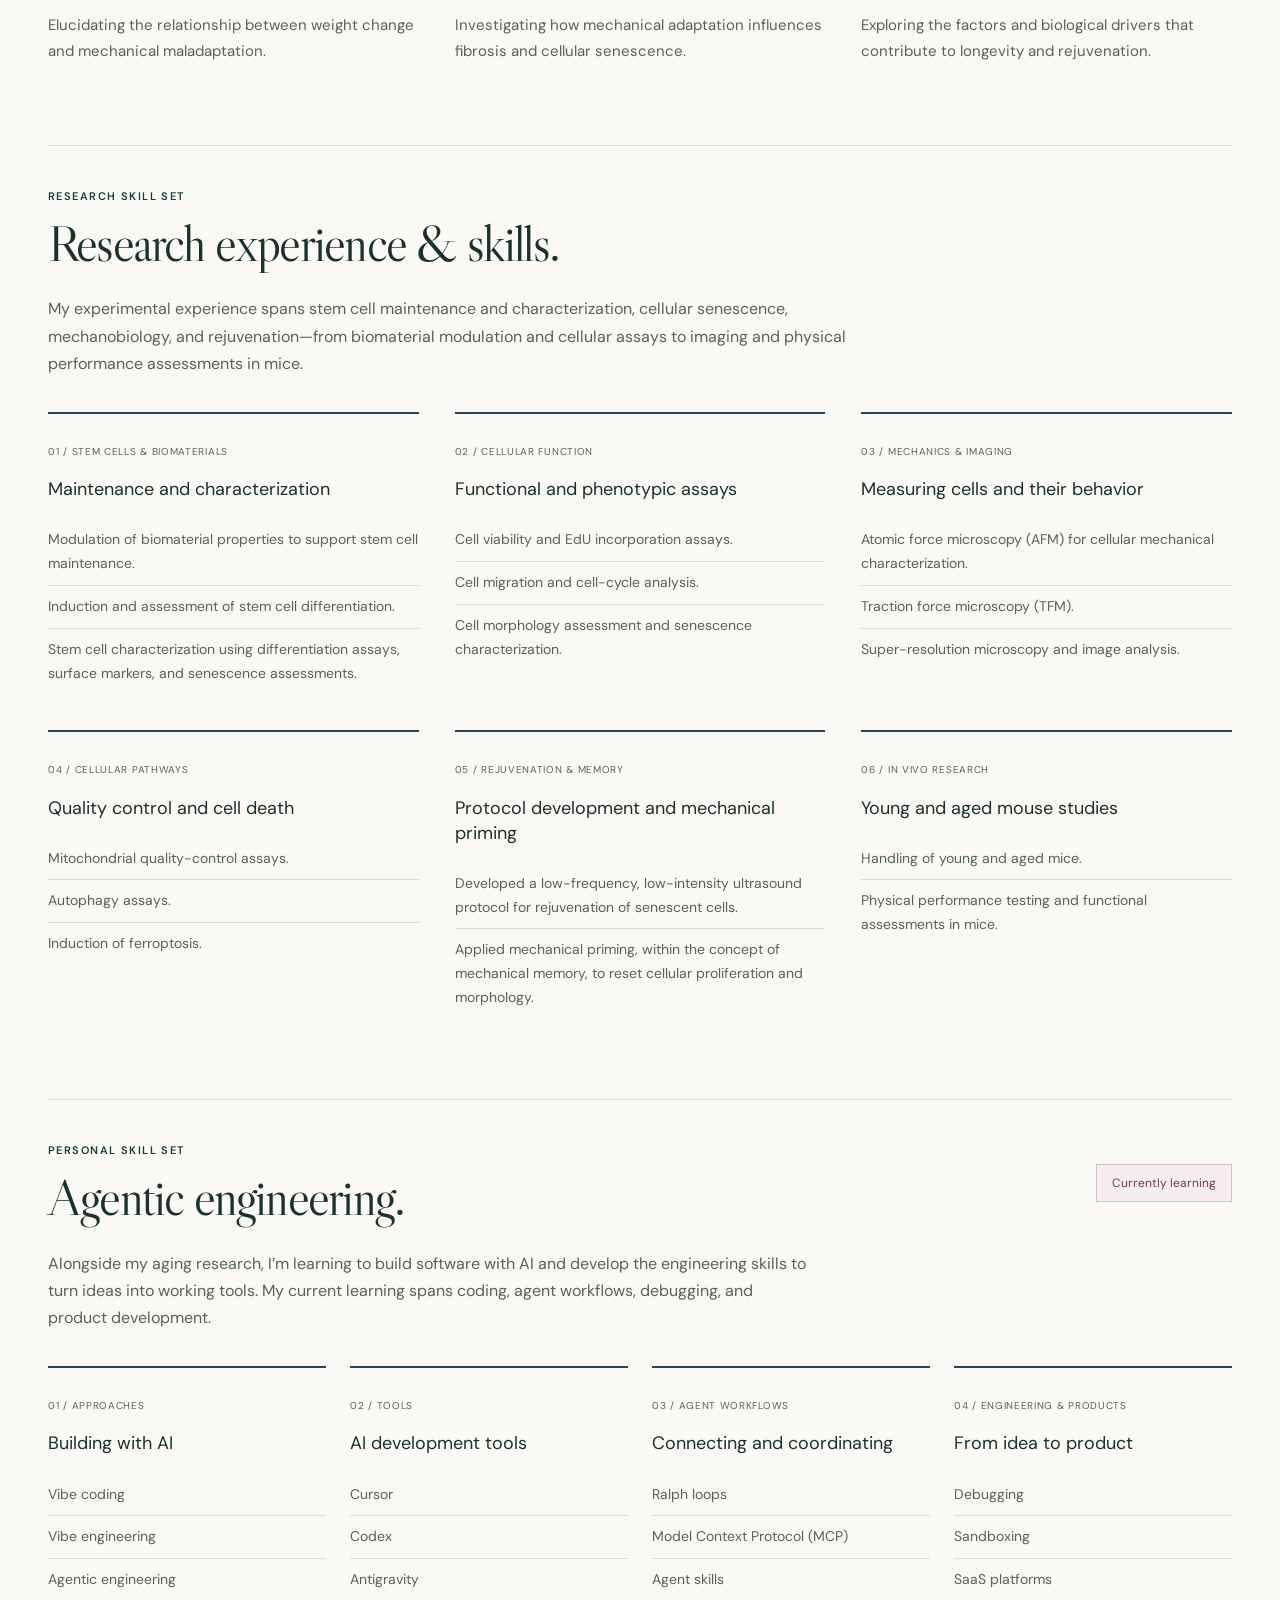
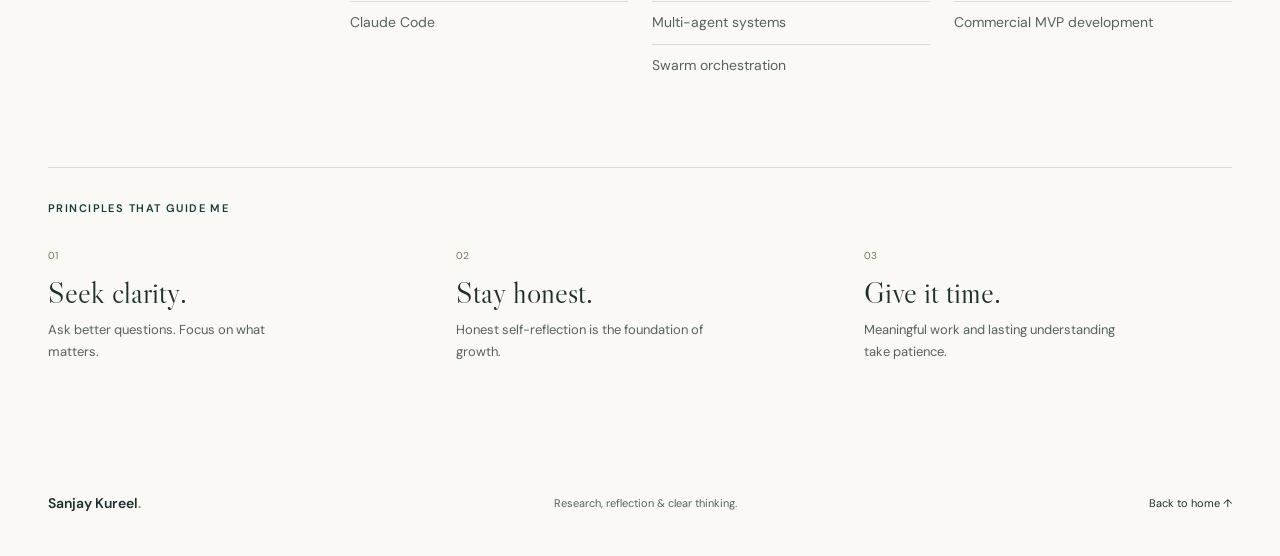
==== commit 659b8d51: "Add postdoctoral research training and rename research interests" ====
--- a/about.html
+++ b/about.html
@@ -16,7 +16,7 @@
   <link rel="preconnect" href="https://fonts.gstatic.com" crossorigin>
   <link href="https://fonts.googleapis.com/css2?family=DM+Sans:wght@400;500;600;700&family=Libre+Caslon+Display&display=swap" rel="stylesheet">
   <link rel="stylesheet" href="styles.css">
-  <link rel="stylesheet" href="skills.css?v=directions-3">
+  <link rel="stylesheet" href="skills.css?v=training-4">
   <script src="script.js" defer></script>
 </head>
 <body>
@@ -32,12 +32,19 @@
     </div>
   </header>
   <main id="main" class="inner-page">    <section class="section wrap about" id="about" aria-labelledby="about-title">
-      <div class="about-heading"><p class="eyebrow">03 / About me</p><h1 id="about-title">An engineering lens.<br><em>A biological curiosity.</em></h1><div class="profile-facts"><div><span>Training</span><strong>Biomedical researcher: Aging, longevity, mechanotherapy, cellular history</strong></div><div><span>Doctorate</span><strong>IIT Bombay, India</strong></div><div><span>Based in</span><strong>Huntsville, Alabama, USA</strong></div></div></div>
+      <div class="about-heading"><p class="eyebrow">03 / About me</p><h1 id="about-title">An engineering lens.<br><em>A biological curiosity.</em></h1><div class="profile-facts"><div><span>Research interests</span><strong>Biomedical researcher: Aging, longevity, mechanotherapy, cellular history</strong></div><div><span>Doctorate</span><strong>IIT Bombay, India</strong></div><div><span>Based in</span><strong>Huntsville, Alabama, USA</strong></div></div></div>
       <div class="about-copy"><p class="lead">I’m an independent researcher exploring biology and society through an engineering lens.</p><p>During my doctorate at IIT Bombay, I studied the long-term expansion of human mesenchymal stem cells on soft biomaterial surfaces. My work showed that soft surfaces could maintain stemness and delay replicative senescence.</p><p>One finding stayed with me: cells retained aspects of their proliferative and morphological state after moving from a soft surface to tissue culture plastic. That observation led me toward cellular mechanical memory and postdoctoral research on the mechanics of senescence and cell rejuvenation.</p><p>My current work explores weight change and mechanical maladaptation, the influence of mechanical adaptation on fibrosis and cellular senescence, and the drivers of longevity and rejuvenation.</p><p>I also care about making scientific writing and an understanding of human behaviour more accessible to people whose backgrounds have offered fewer opportunities.</p><a class="text-link" href="https://orcid.org/0000-0003-0562-0316" target="_blank" rel="noopener noreferrer">View my ORCID profile <span aria-hidden="true">↗</span></a></div>
     </section>
 
 
 
+    <section class="personal-skills wrap" id="research-training" aria-labelledby="research-training-title">
+      <div class="skills-heading"><div><p class="eyebrow">Academic experience</p><h2 id="research-training-title">Research training.</h2></div></div>
+      <div class="skills-grid training-grid">
+        <article><span class="skills-number">2025–2026</span><h3>UT Health San Antonio</h3><ul><li>Postdoctoral research</li><li>Mentor: Blake Rasmussen</li></ul></article>
+        <article><span class="skills-number">2020–2025</span><h3>UTMB, Galveston</h3><ul><li>Postdoctoral research</li><li>Mentor: Michael Sheetz</li></ul></article>
+      </div>
+    </section>
     <section class="personal-skills current-research wrap" id="current-research" aria-labelledby="current-research-title">
       <div class="skills-heading"><div><p class="eyebrow">Current research directions</p><h2 id="current-research-title">Questions I’m investigating.</h2></div></div>
       <p class="skills-intro">I’m currently investigating how mechanical adaptation and maladaptation relate to weight change, fibrosis, and cellular senescence, alongside the factors and biological drivers that contribute to longevity and rejuvenation.</p>
--- a/skills.css
+++ b/skills.css
@@ -3,3 +3,5 @@
 .research-skills-grid{grid-template-columns:repeat(3,minmax(0,1fr));gap:36px}.research-skills-grid li{line-height:1.7}.research-skills .skills-intro{max-width:850px}@media(max-width:1000px){.research-skills-grid{grid-template-columns:repeat(2,minmax(0,1fr))}}@media(max-width:600px){.research-skills-grid{grid-template-columns:1fr}}
 
 .current-research .skills-grid article>p{font-size:15px;line-height:1.75}.current-research .skills-intro{max-width:900px}
+
+.training-grid{grid-template-columns:repeat(2,minmax(0,1fr))}@media(max-width:600px){.training-grid{grid-template-columns:1fr}}
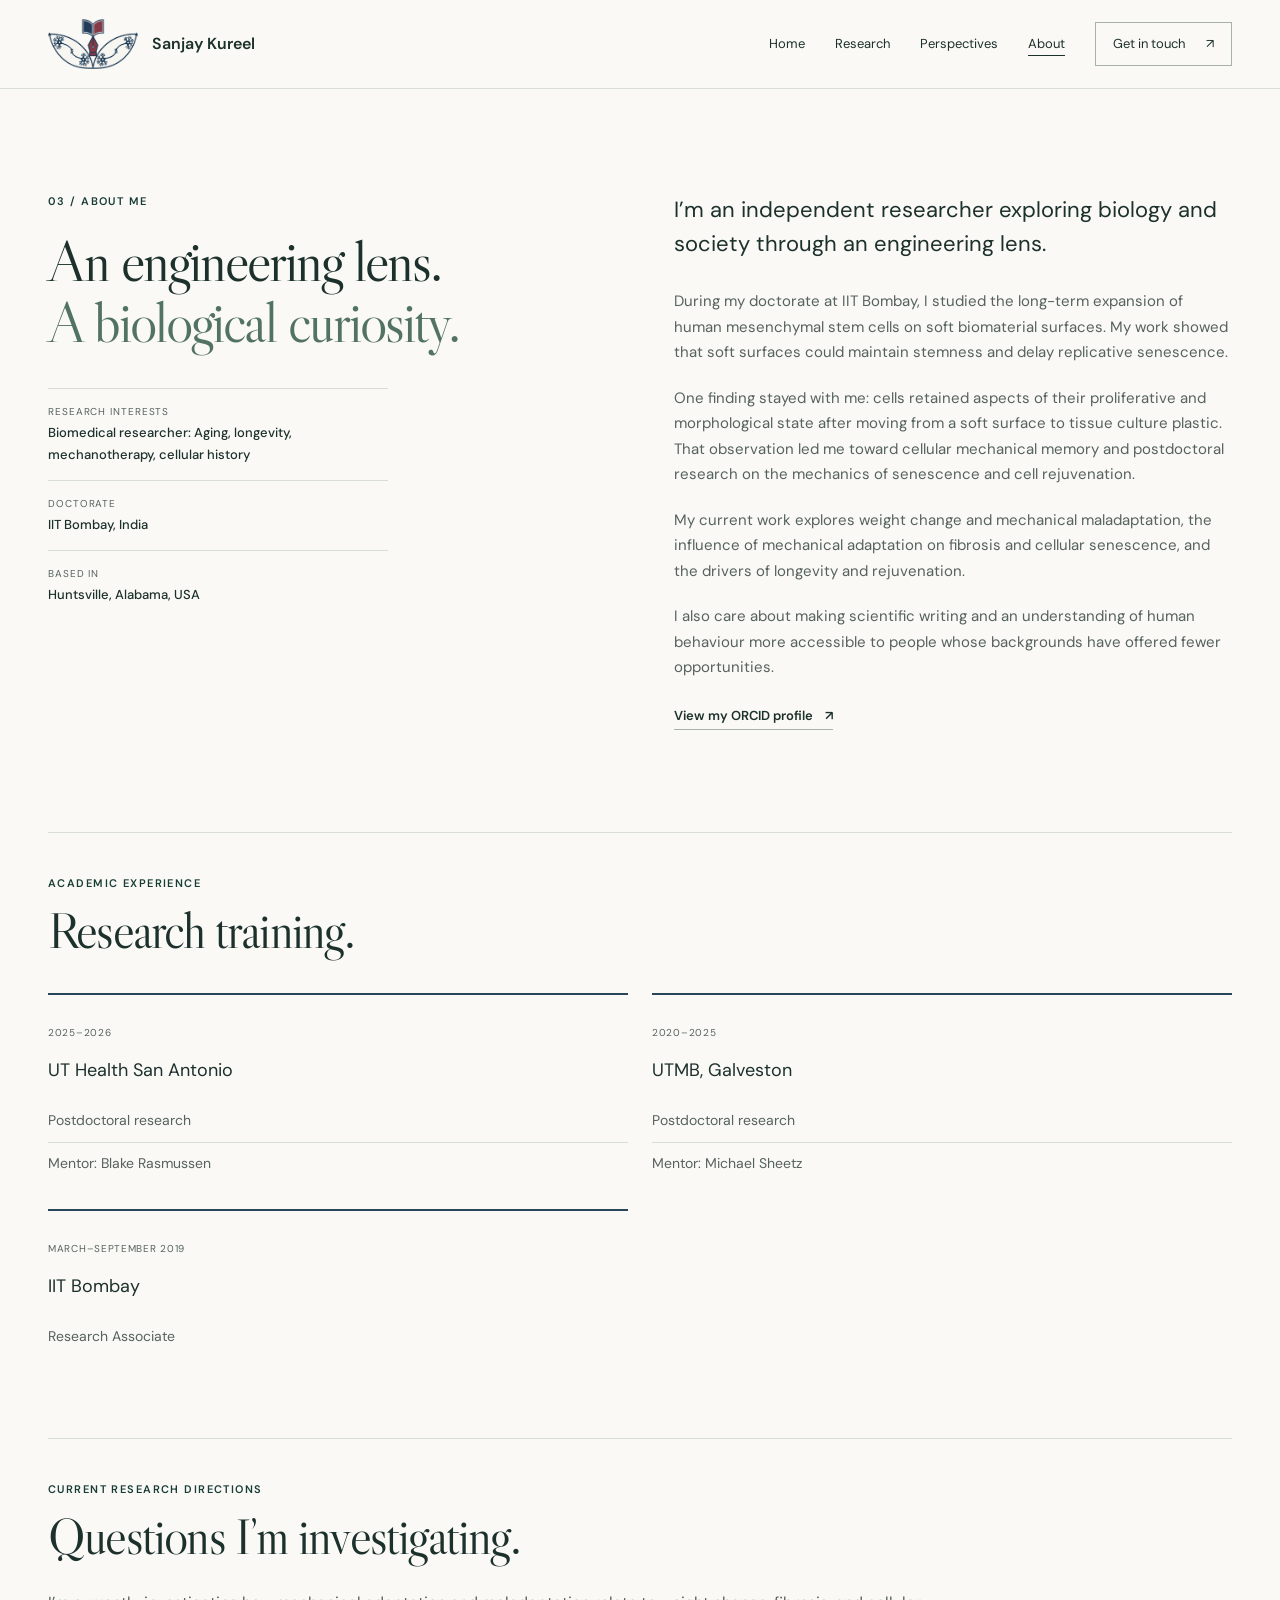
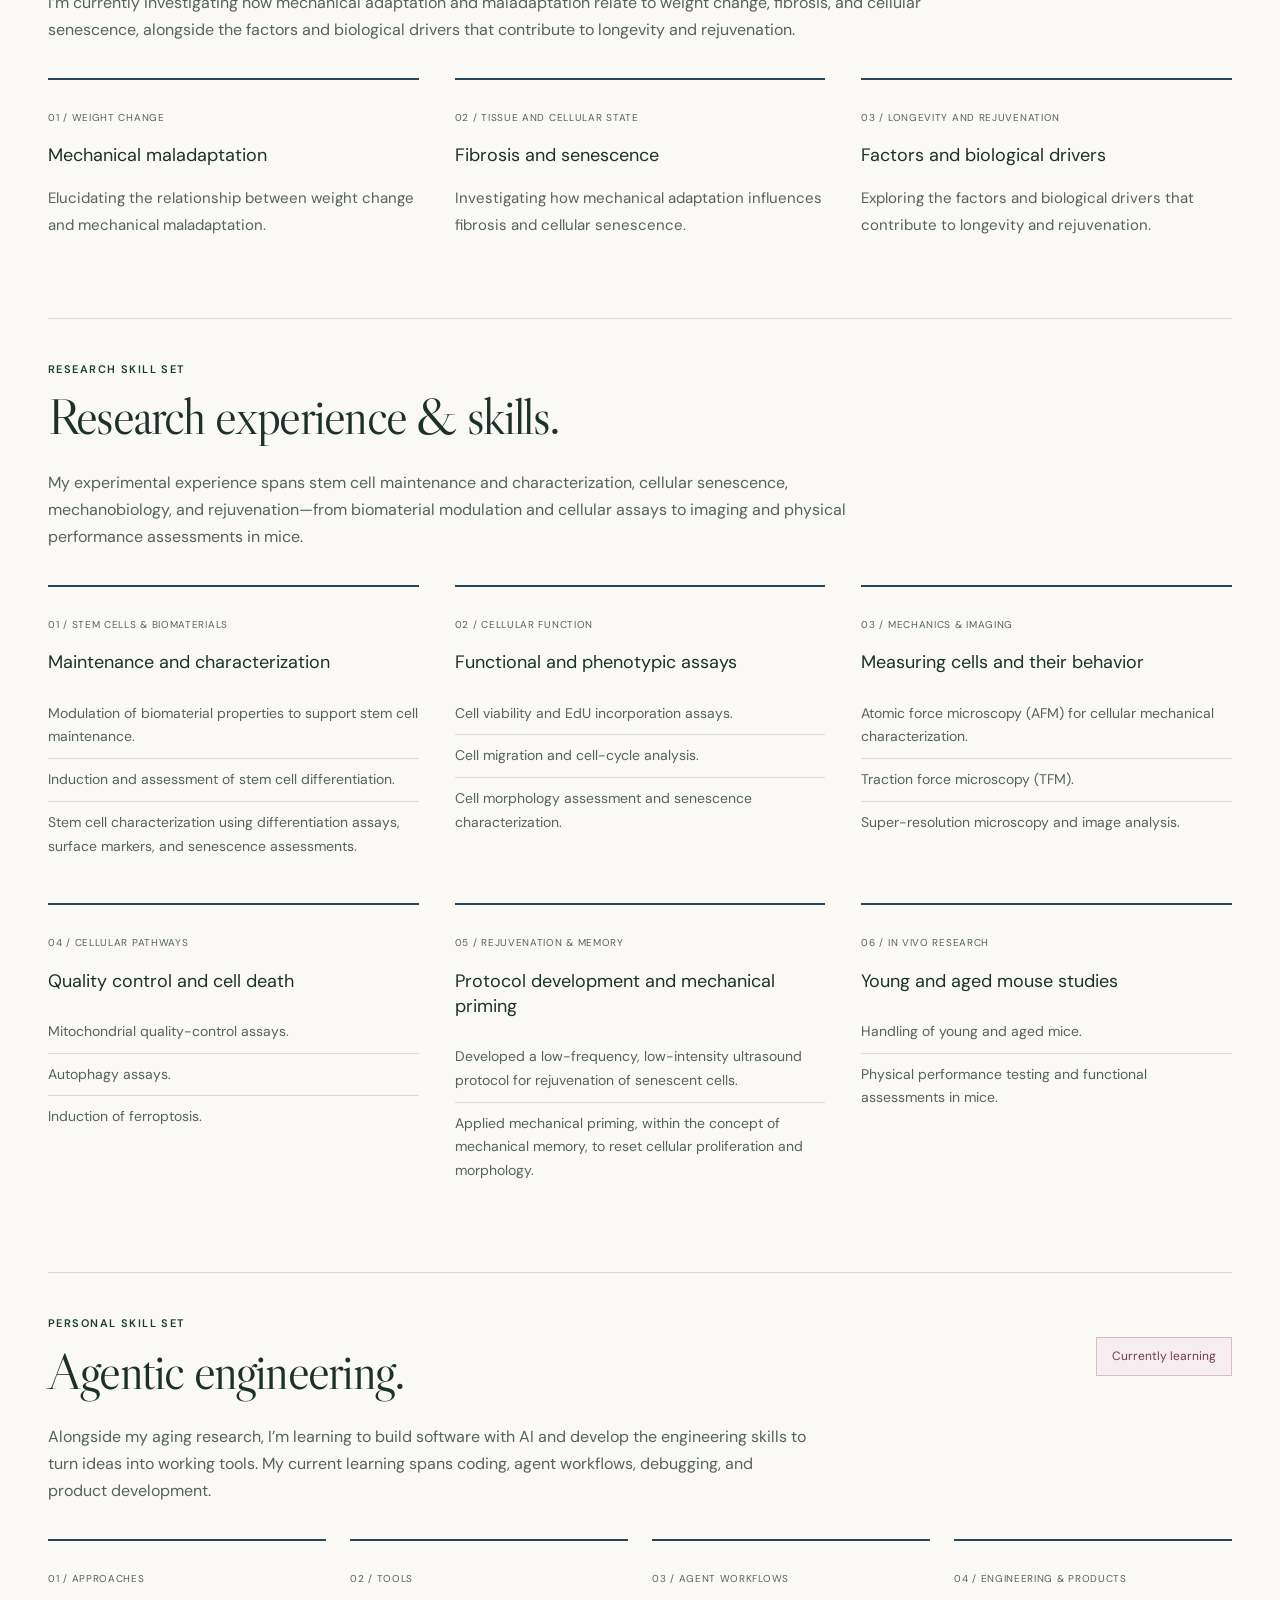
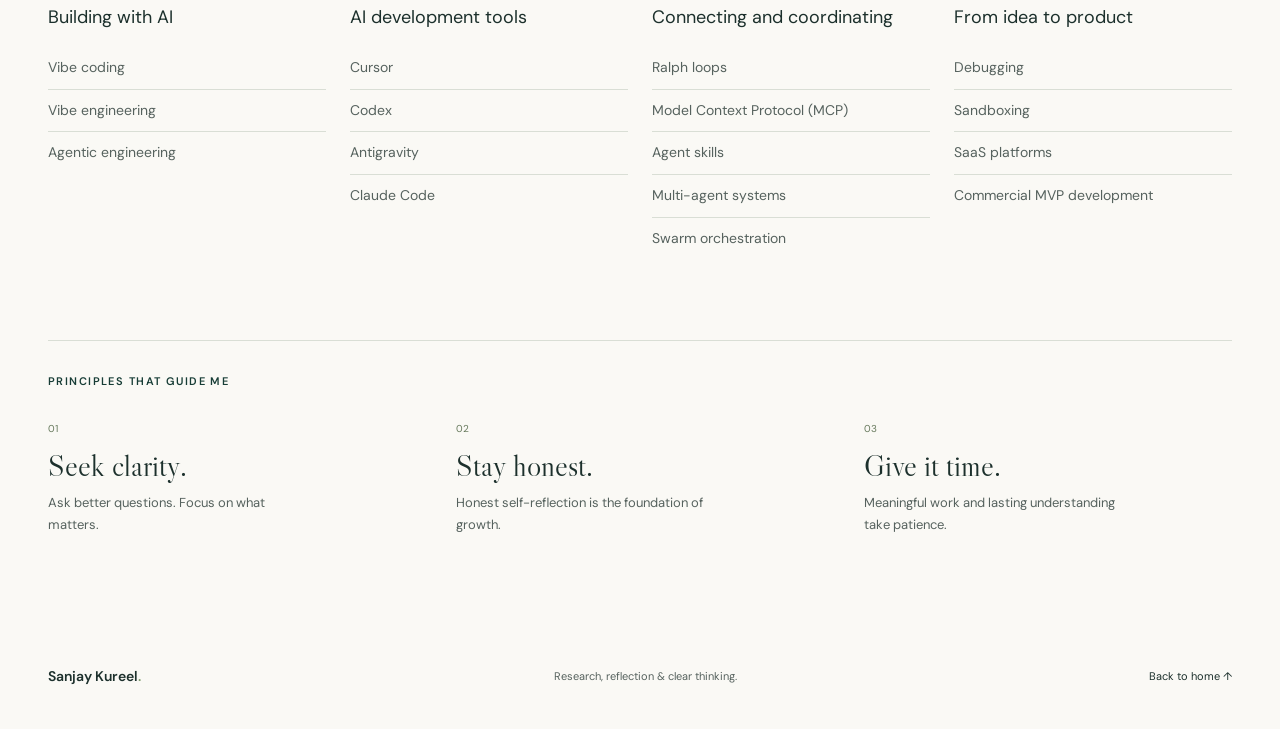
==== commit ece2e304: "Add IIT Bombay Research Associate training from March to September 2019" ====
--- a/about.html
+++ b/about.html
@@ -43,6 +43,7 @@
       <div class="skills-grid training-grid">
         <article><span class="skills-number">2025–2026</span><h3>UT Health San Antonio</h3><ul><li>Postdoctoral research</li><li>Mentor: Blake Rasmussen</li></ul></article>
         <article><span class="skills-number">2020–2025</span><h3>UTMB, Galveston</h3><ul><li>Postdoctoral research</li><li>Mentor: Michael Sheetz</li></ul></article>
+        <article><span class="skills-number">March–September 2019</span><h3>IIT Bombay</h3><ul><li>Research Associate</li></ul></article>
       </div>
     </section>
     <section class="personal-skills current-research wrap" id="current-research" aria-labelledby="current-research-title">
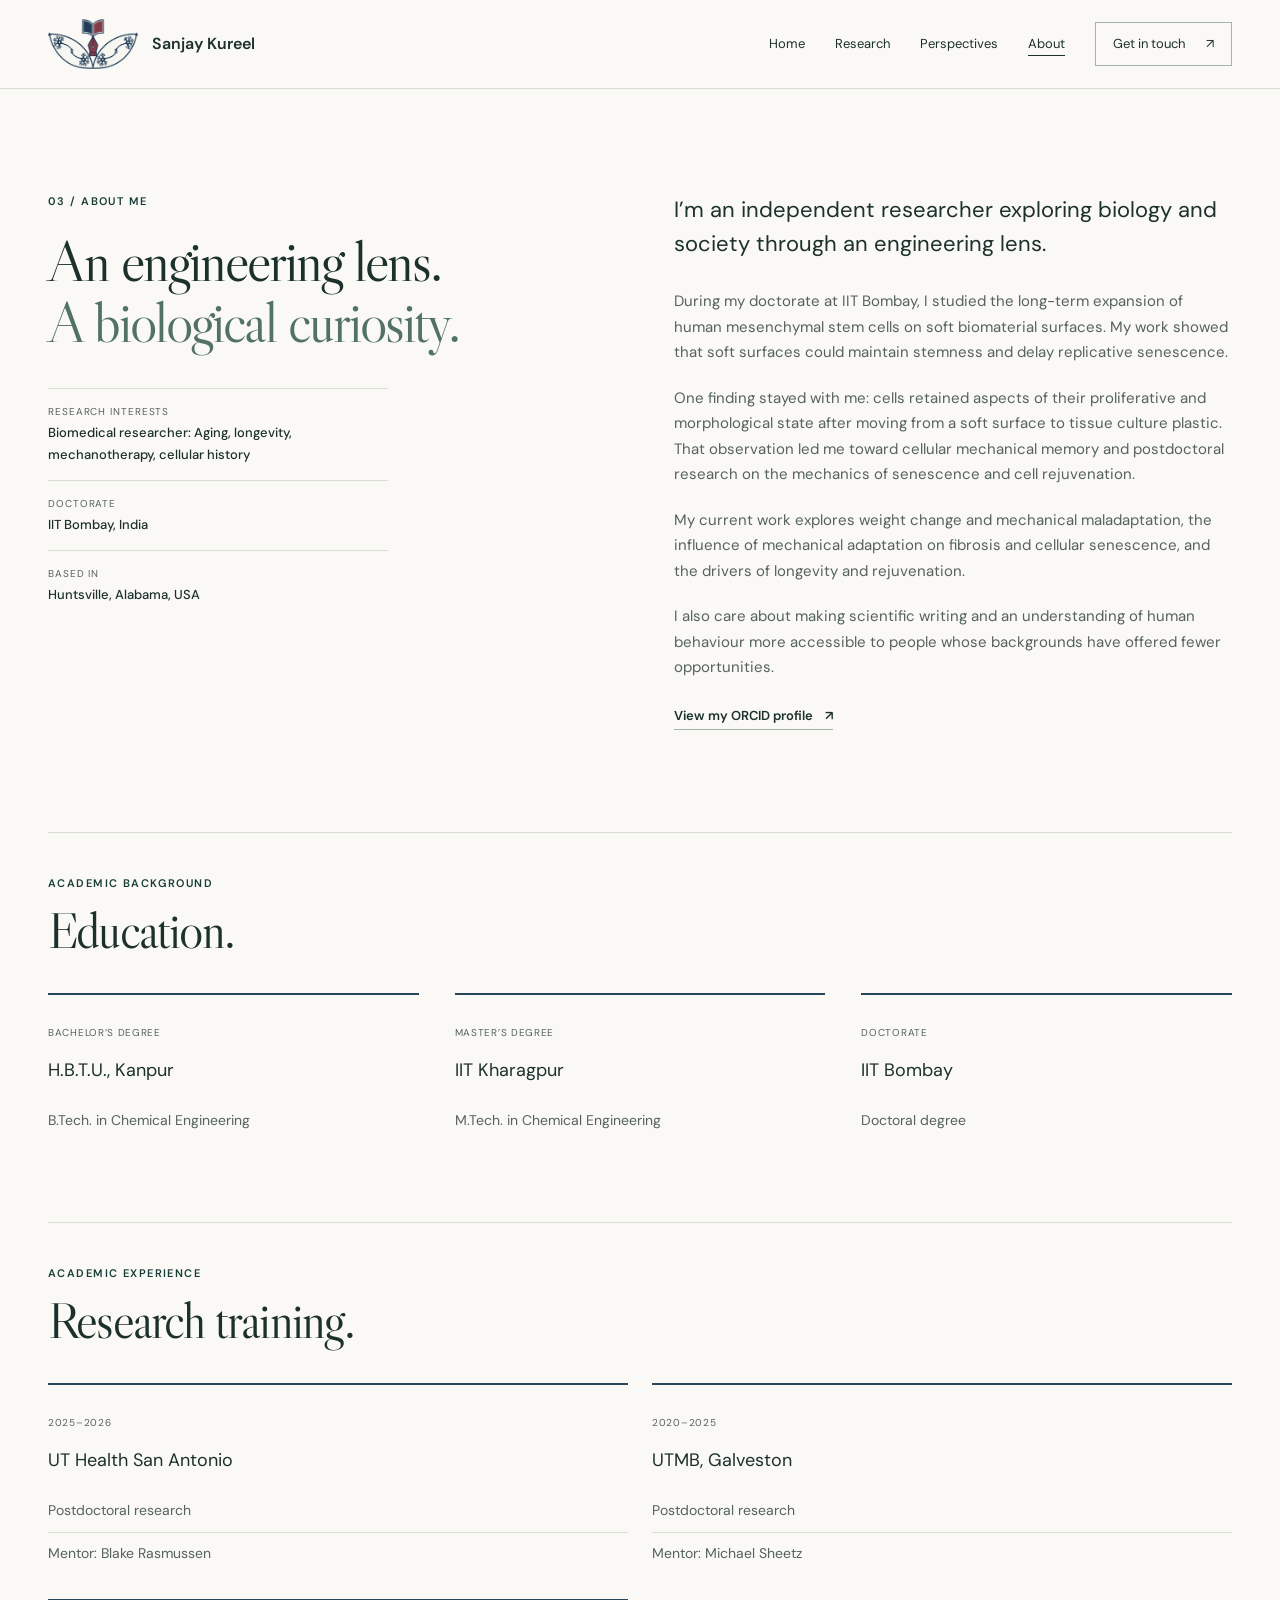
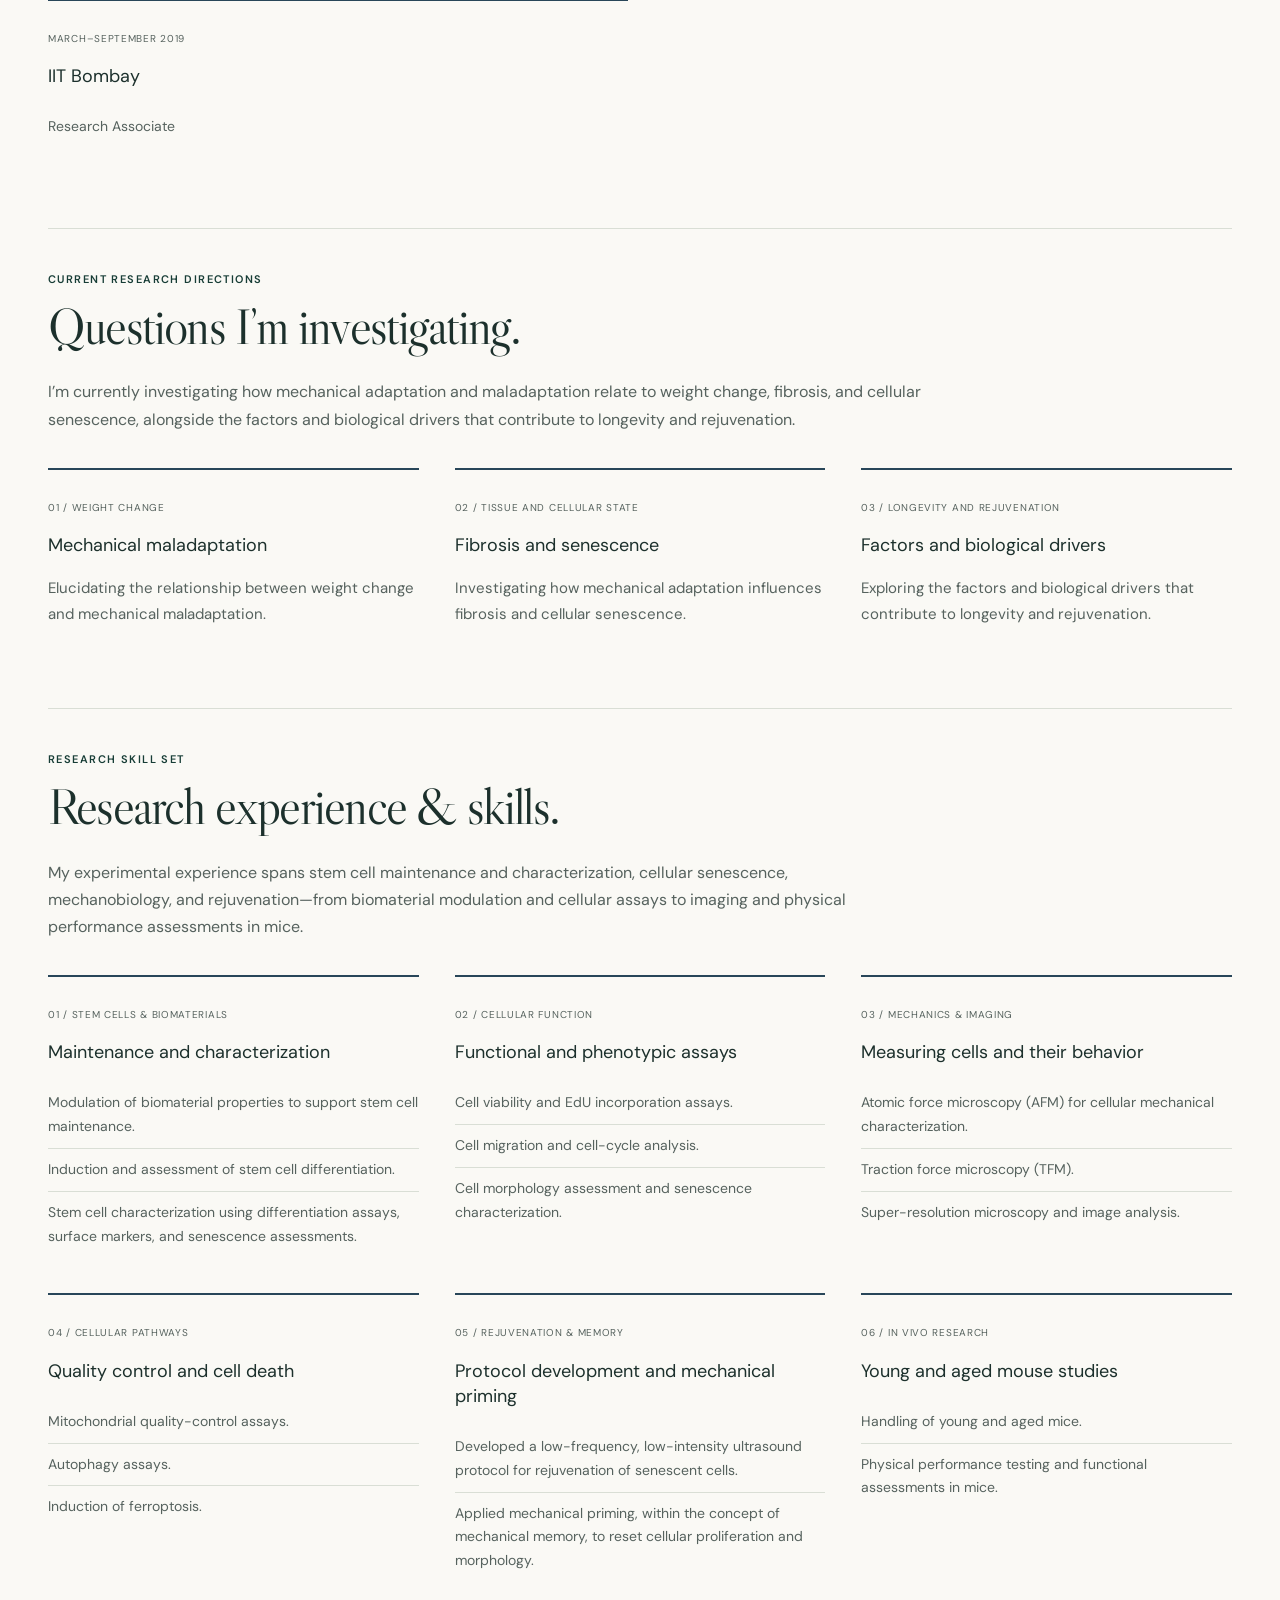
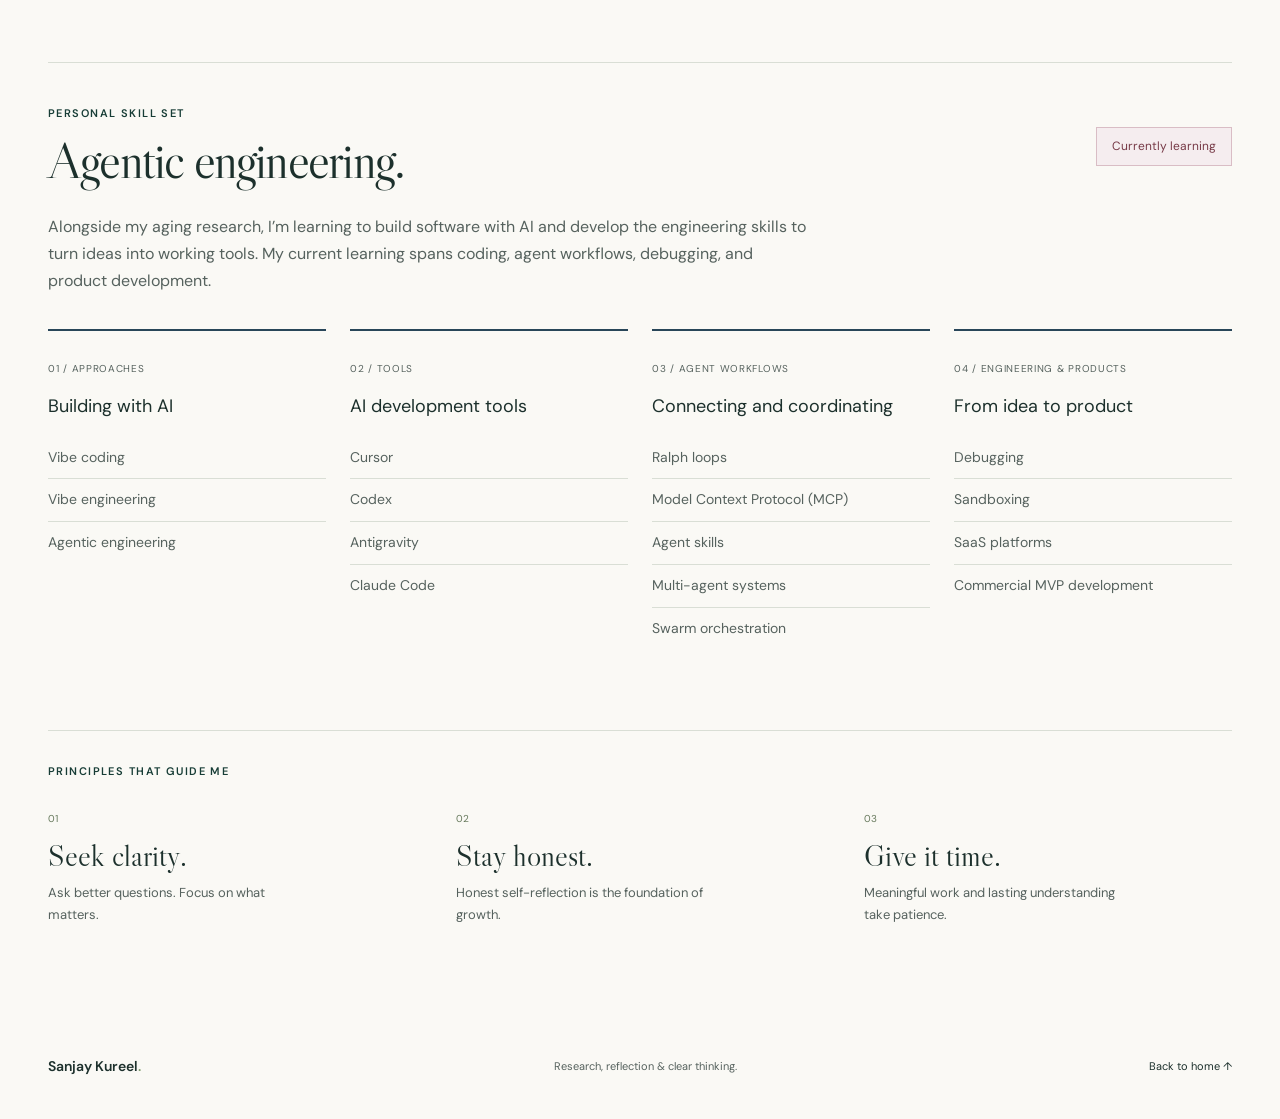
==== commit f12e0da7: "Add education section with bachelor's, master's and doctoral degrees" ====
--- a/about.html
+++ b/about.html
@@ -38,6 +38,14 @@
 
 
 
+    <section class="personal-skills wrap" id="education" aria-labelledby="education-title">
+      <div class="skills-heading"><div><p class="eyebrow">Academic background</p><h2 id="education-title">Education.</h2></div></div>
+      <div class="skills-grid research-skills-grid">
+        <article><span class="skills-number">Bachelor’s degree</span><h3>H.B.T.U., Kanpur</h3><ul><li>B.Tech. in Chemical Engineering</li></ul></article>
+        <article><span class="skills-number">Master’s degree</span><h3>IIT Kharagpur</h3><ul><li>M.Tech. in Chemical Engineering</li></ul></article>
+        <article><span class="skills-number">Doctorate</span><h3>IIT Bombay</h3><ul><li>Doctoral degree</li></ul></article>
+      </div>
+    </section>
     <section class="personal-skills wrap" id="research-training" aria-labelledby="research-training-title">
       <div class="skills-heading"><div><p class="eyebrow">Academic experience</p><h2 id="research-training-title">Research training.</h2></div></div>
       <div class="skills-grid training-grid">
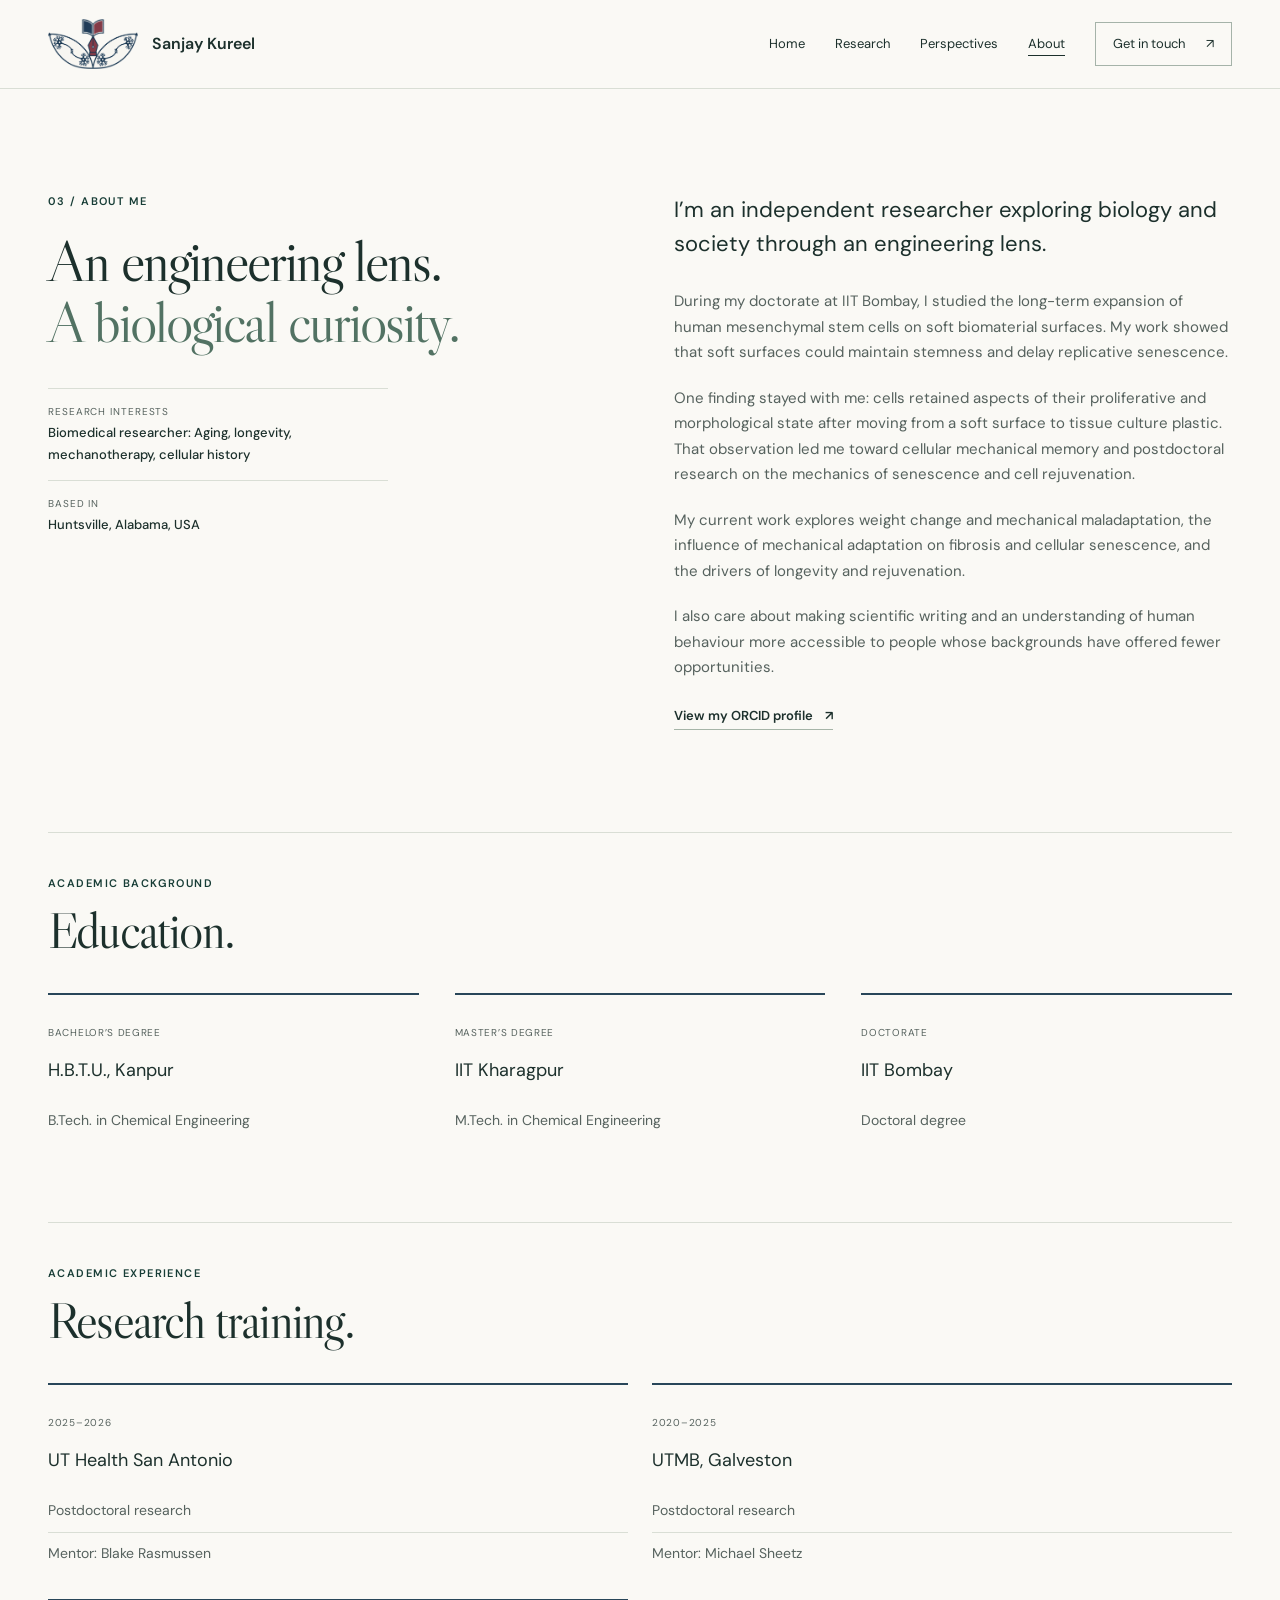
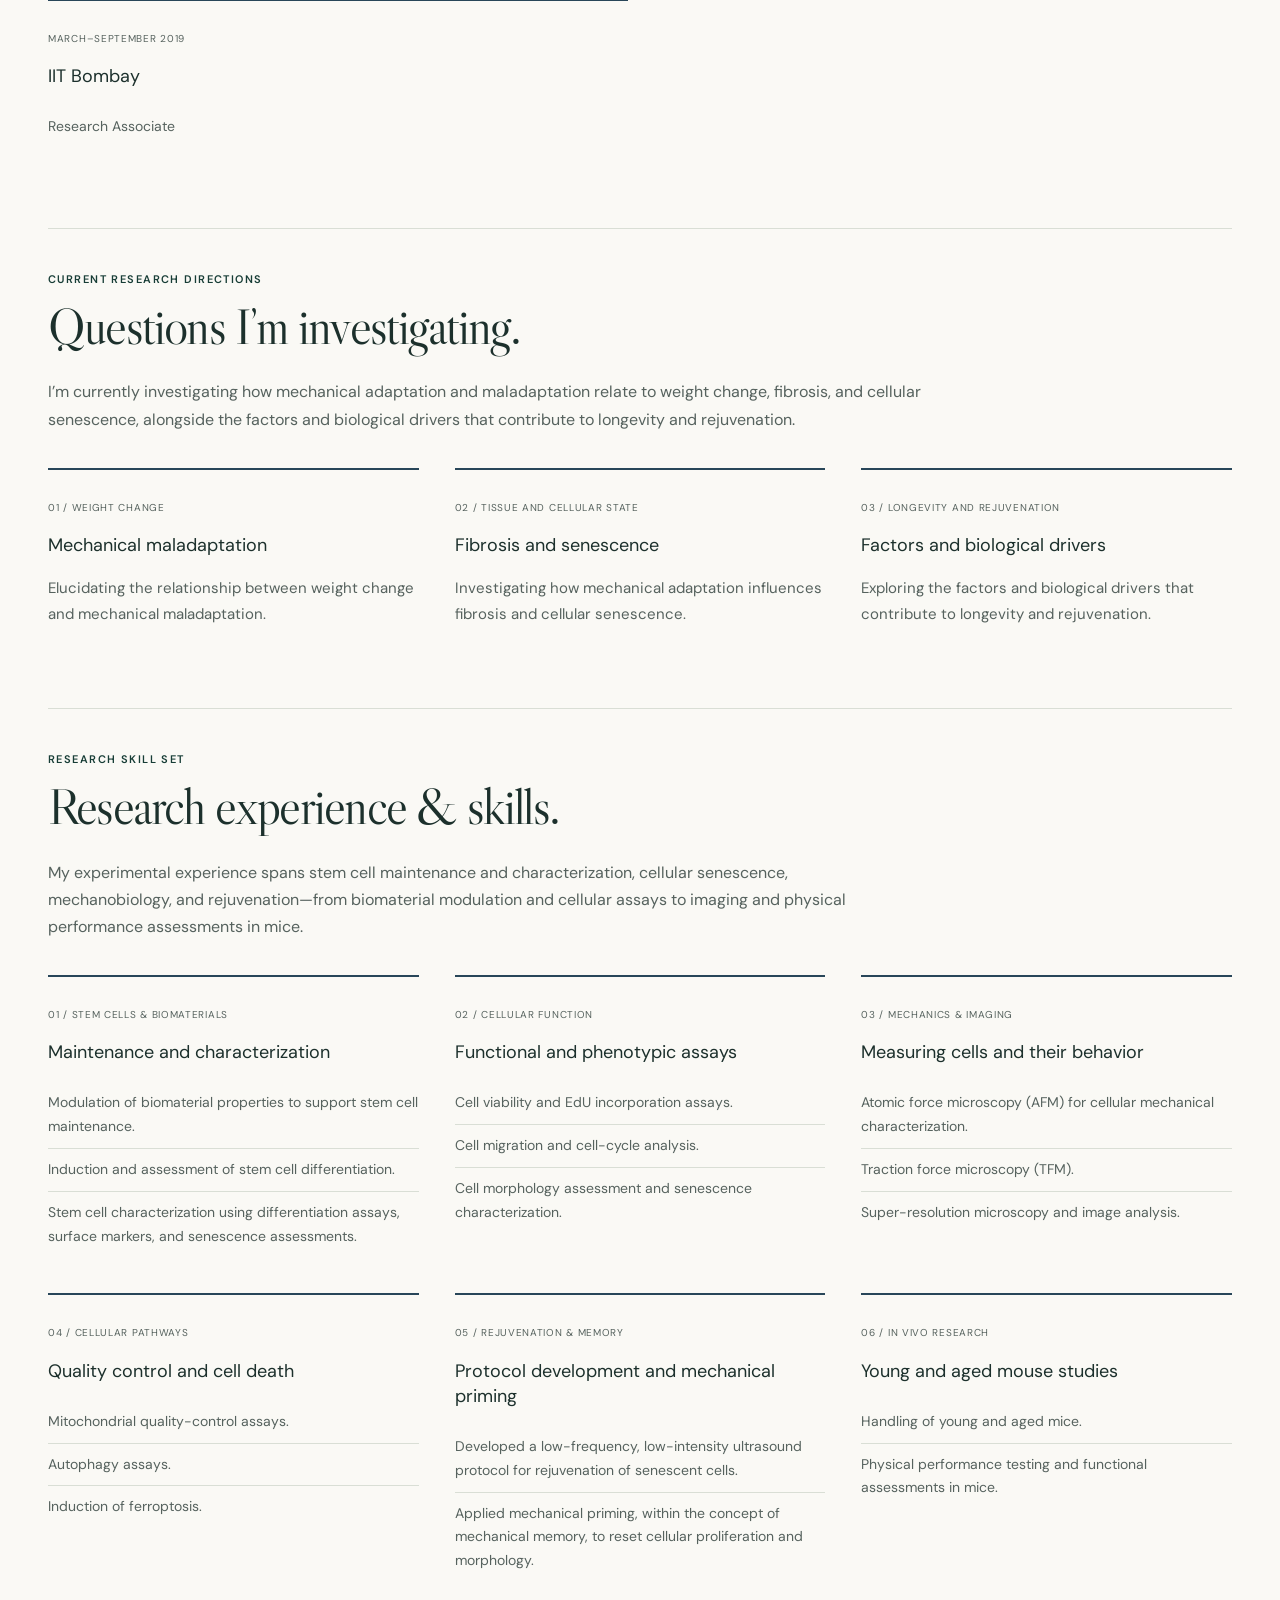
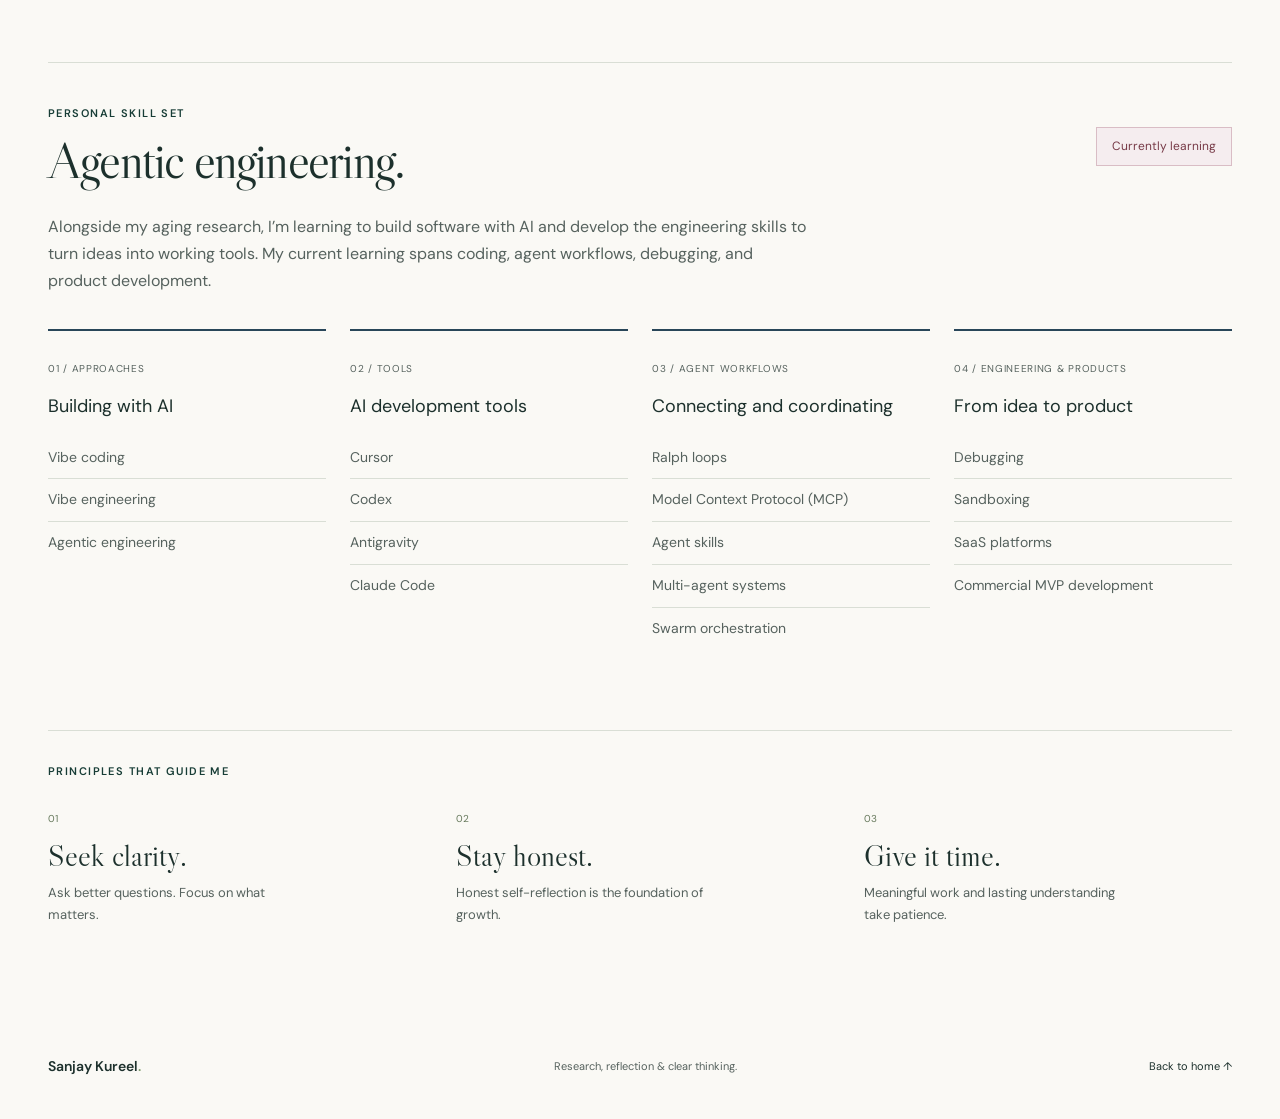
==== commit e9fb9fcc: "Remove duplicate doctorate entry from profile facts" ====
--- a/about.html
+++ b/about.html
@@ -32,7 +32,7 @@
     </div>
   </header>
   <main id="main" class="inner-page">    <section class="section wrap about" id="about" aria-labelledby="about-title">
-      <div class="about-heading"><p class="eyebrow">03 / About me</p><h1 id="about-title">An engineering lens.<br><em>A biological curiosity.</em></h1><div class="profile-facts"><div><span>Research interests</span><strong>Biomedical researcher: Aging, longevity, mechanotherapy, cellular history</strong></div><div><span>Doctorate</span><strong>IIT Bombay, India</strong></div><div><span>Based in</span><strong>Huntsville, Alabama, USA</strong></div></div></div>
+      <div class="about-heading"><p class="eyebrow">03 / About me</p><h1 id="about-title">An engineering lens.<br><em>A biological curiosity.</em></h1><div class="profile-facts"><div><span>Research interests</span><strong>Biomedical researcher: Aging, longevity, mechanotherapy, cellular history</strong></div><div><span>Based in</span><strong>Huntsville, Alabama, USA</strong></div></div></div>
       <div class="about-copy"><p class="lead">I’m an independent researcher exploring biology and society through an engineering lens.</p><p>During my doctorate at IIT Bombay, I studied the long-term expansion of human mesenchymal stem cells on soft biomaterial surfaces. My work showed that soft surfaces could maintain stemness and delay replicative senescence.</p><p>One finding stayed with me: cells retained aspects of their proliferative and morphological state after moving from a soft surface to tissue culture plastic. That observation led me toward cellular mechanical memory and postdoctoral research on the mechanics of senescence and cell rejuvenation.</p><p>My current work explores weight change and mechanical maladaptation, the influence of mechanical adaptation on fibrosis and cellular senescence, and the drivers of longevity and rejuvenation.</p><p>I also care about making scientific writing and an understanding of human behaviour more accessible to people whose backgrounds have offered fewer opportunities.</p><a class="text-link" href="https://orcid.org/0000-0003-0562-0316" target="_blank" rel="noopener noreferrer">View my ORCID profile <span aria-hidden="true">↗</span></a></div>
     </section>
 
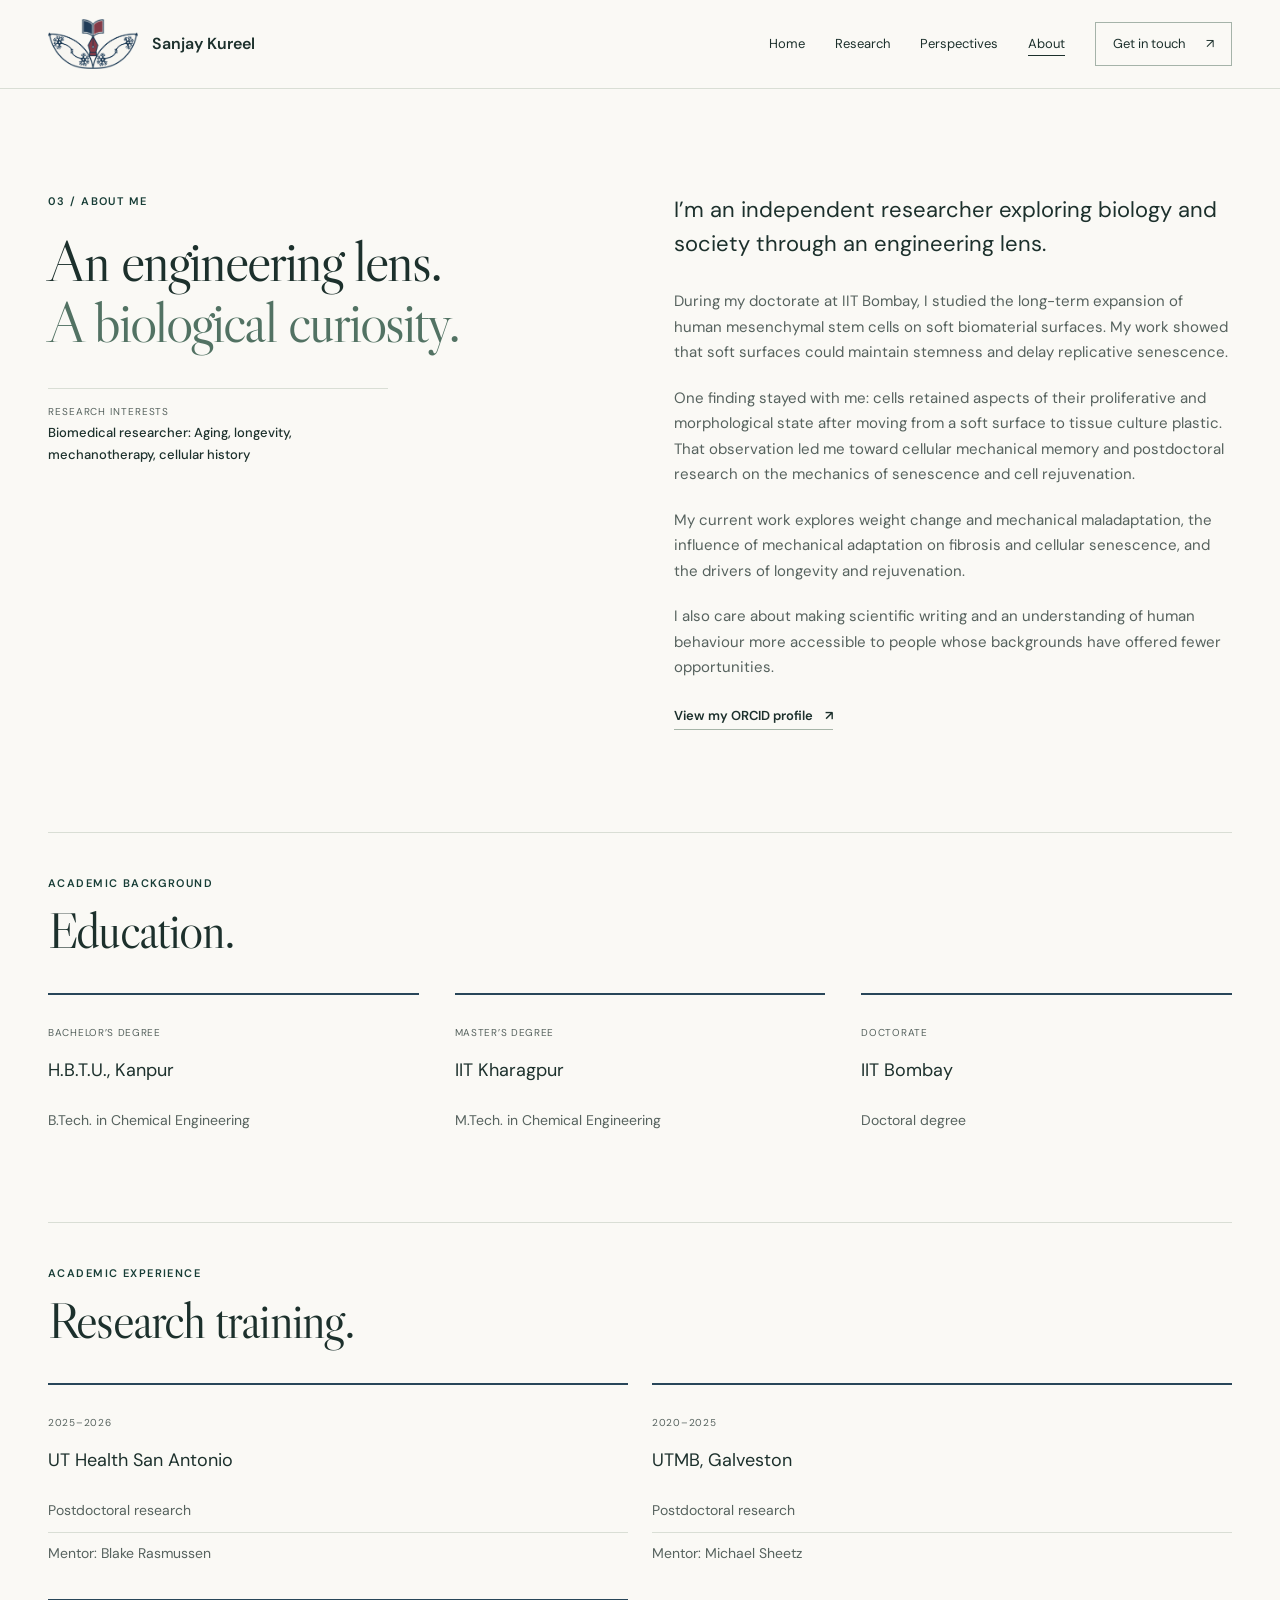
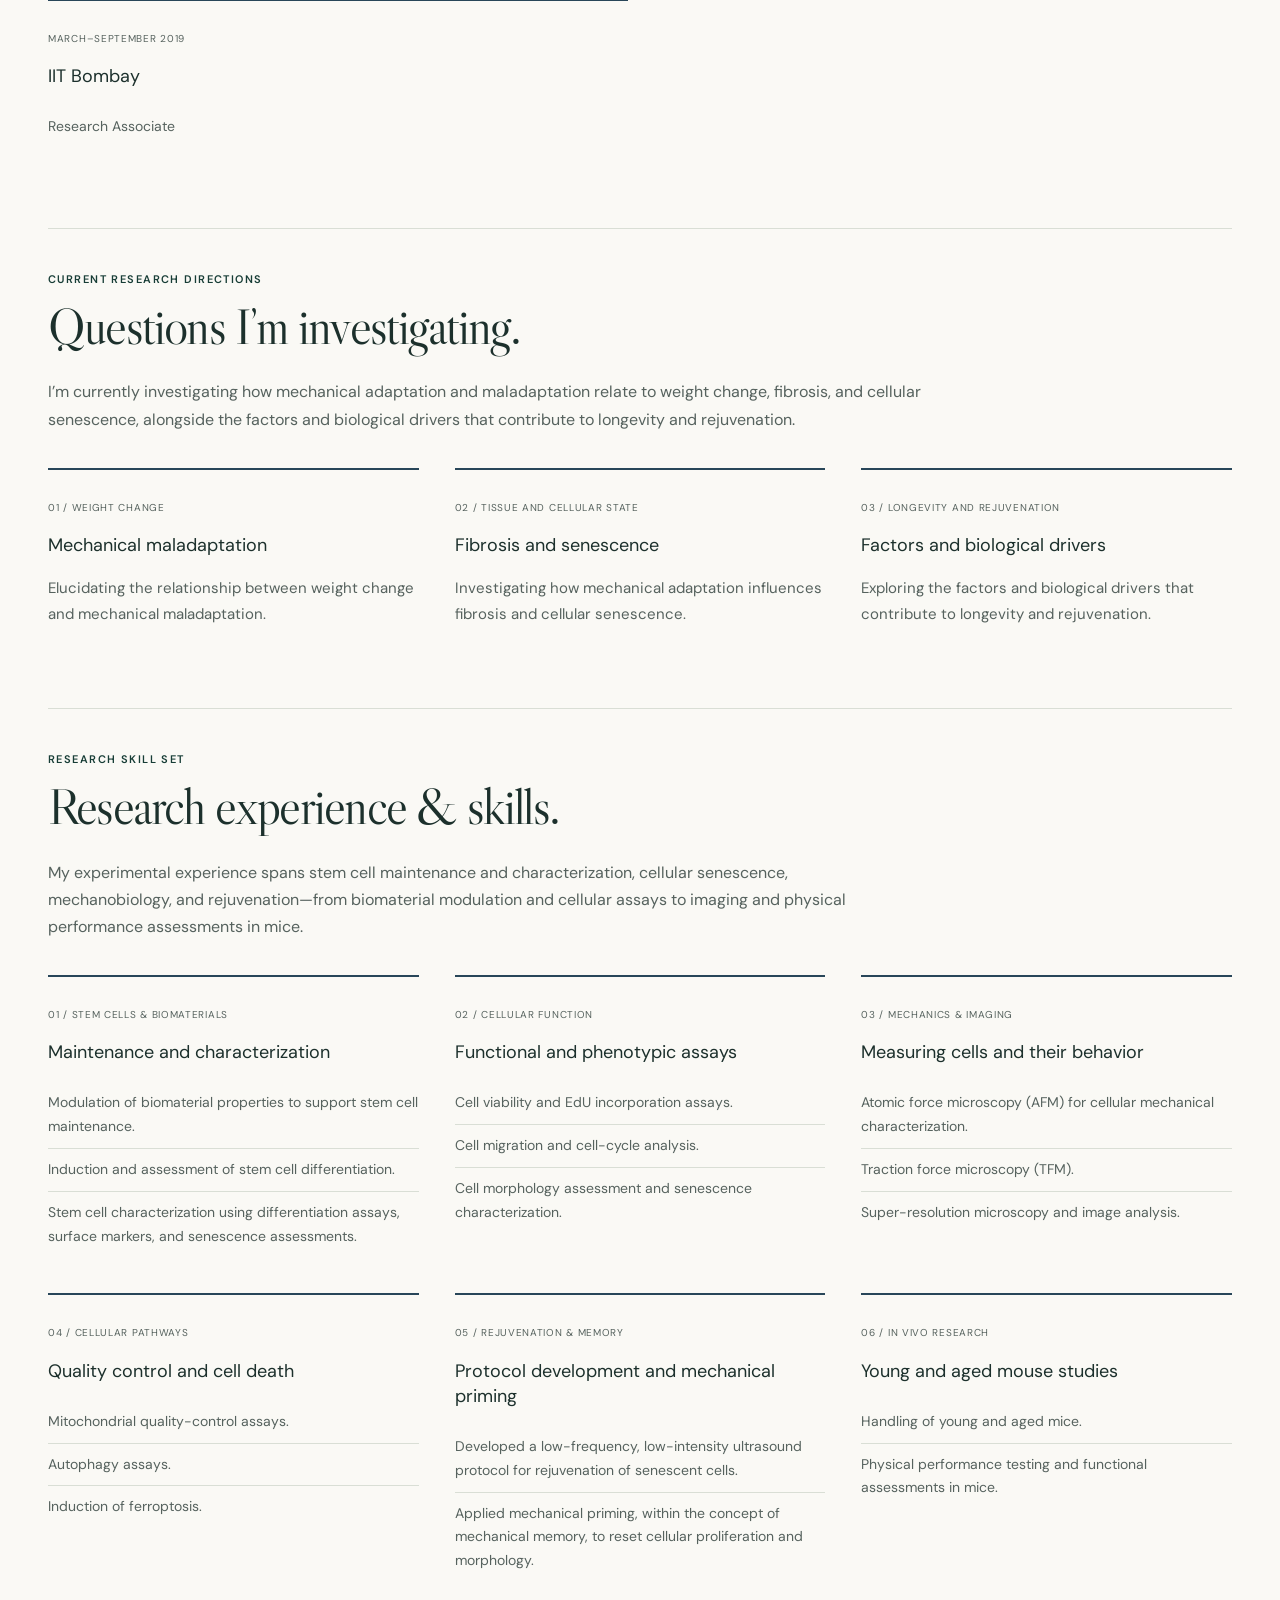
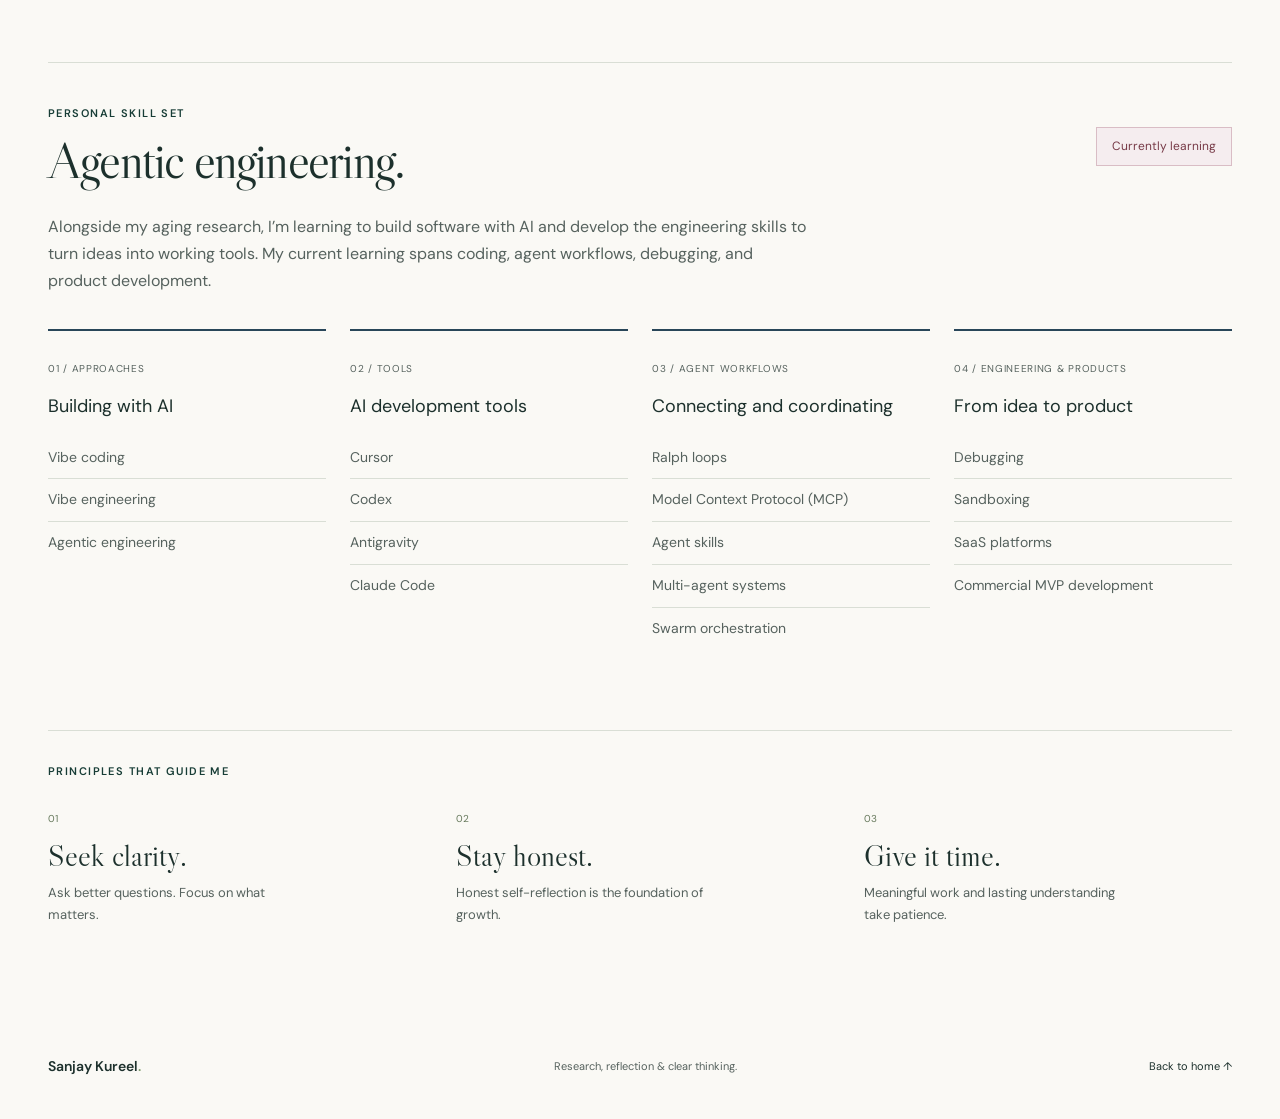
==== commit b6dd9642: "Remove Based in entry from About profile" ====
--- a/about.html
+++ b/about.html
@@ -32,7 +32,7 @@
     </div>
   </header>
   <main id="main" class="inner-page">    <section class="section wrap about" id="about" aria-labelledby="about-title">
-      <div class="about-heading"><p class="eyebrow">03 / About me</p><h1 id="about-title">An engineering lens.<br><em>A biological curiosity.</em></h1><div class="profile-facts"><div><span>Research interests</span><strong>Biomedical researcher: Aging, longevity, mechanotherapy, cellular history</strong></div><div><span>Based in</span><strong>Huntsville, Alabama, USA</strong></div></div></div>
+      <div class="about-heading"><p class="eyebrow">03 / About me</p><h1 id="about-title">An engineering lens.<br><em>A biological curiosity.</em></h1><div class="profile-facts"><div><span>Research interests</span><strong>Biomedical researcher: Aging, longevity, mechanotherapy, cellular history</strong></div></div></div>
       <div class="about-copy"><p class="lead">I’m an independent researcher exploring biology and society through an engineering lens.</p><p>During my doctorate at IIT Bombay, I studied the long-term expansion of human mesenchymal stem cells on soft biomaterial surfaces. My work showed that soft surfaces could maintain stemness and delay replicative senescence.</p><p>One finding stayed with me: cells retained aspects of their proliferative and morphological state after moving from a soft surface to tissue culture plastic. That observation led me toward cellular mechanical memory and postdoctoral research on the mechanics of senescence and cell rejuvenation.</p><p>My current work explores weight change and mechanical maladaptation, the influence of mechanical adaptation on fibrosis and cellular senescence, and the drivers of longevity and rejuvenation.</p><p>I also care about making scientific writing and an understanding of human behaviour more accessible to people whose backgrounds have offered fewer opportunities.</p><a class="text-link" href="https://orcid.org/0000-0003-0562-0316" target="_blank" rel="noopener noreferrer">View my ORCID profile <span aria-hidden="true">↗</span></a></div>
     </section>
 
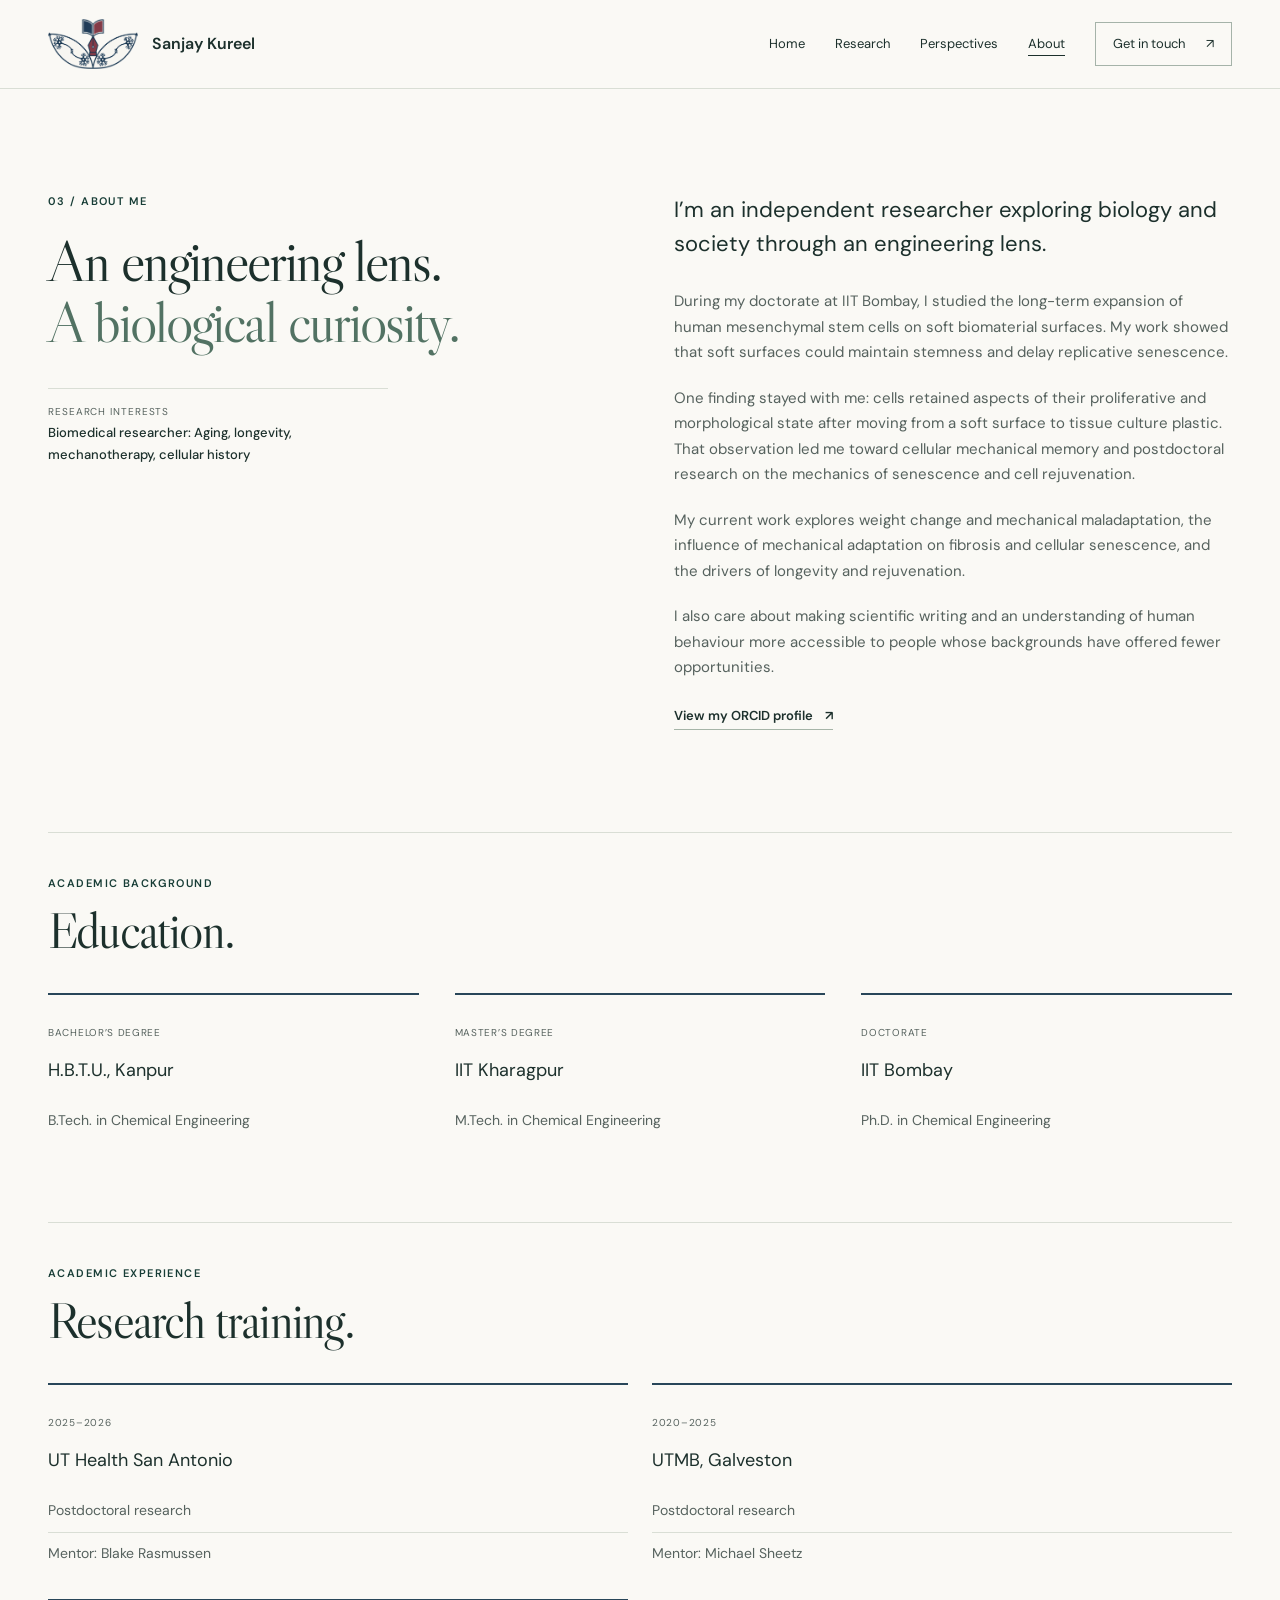
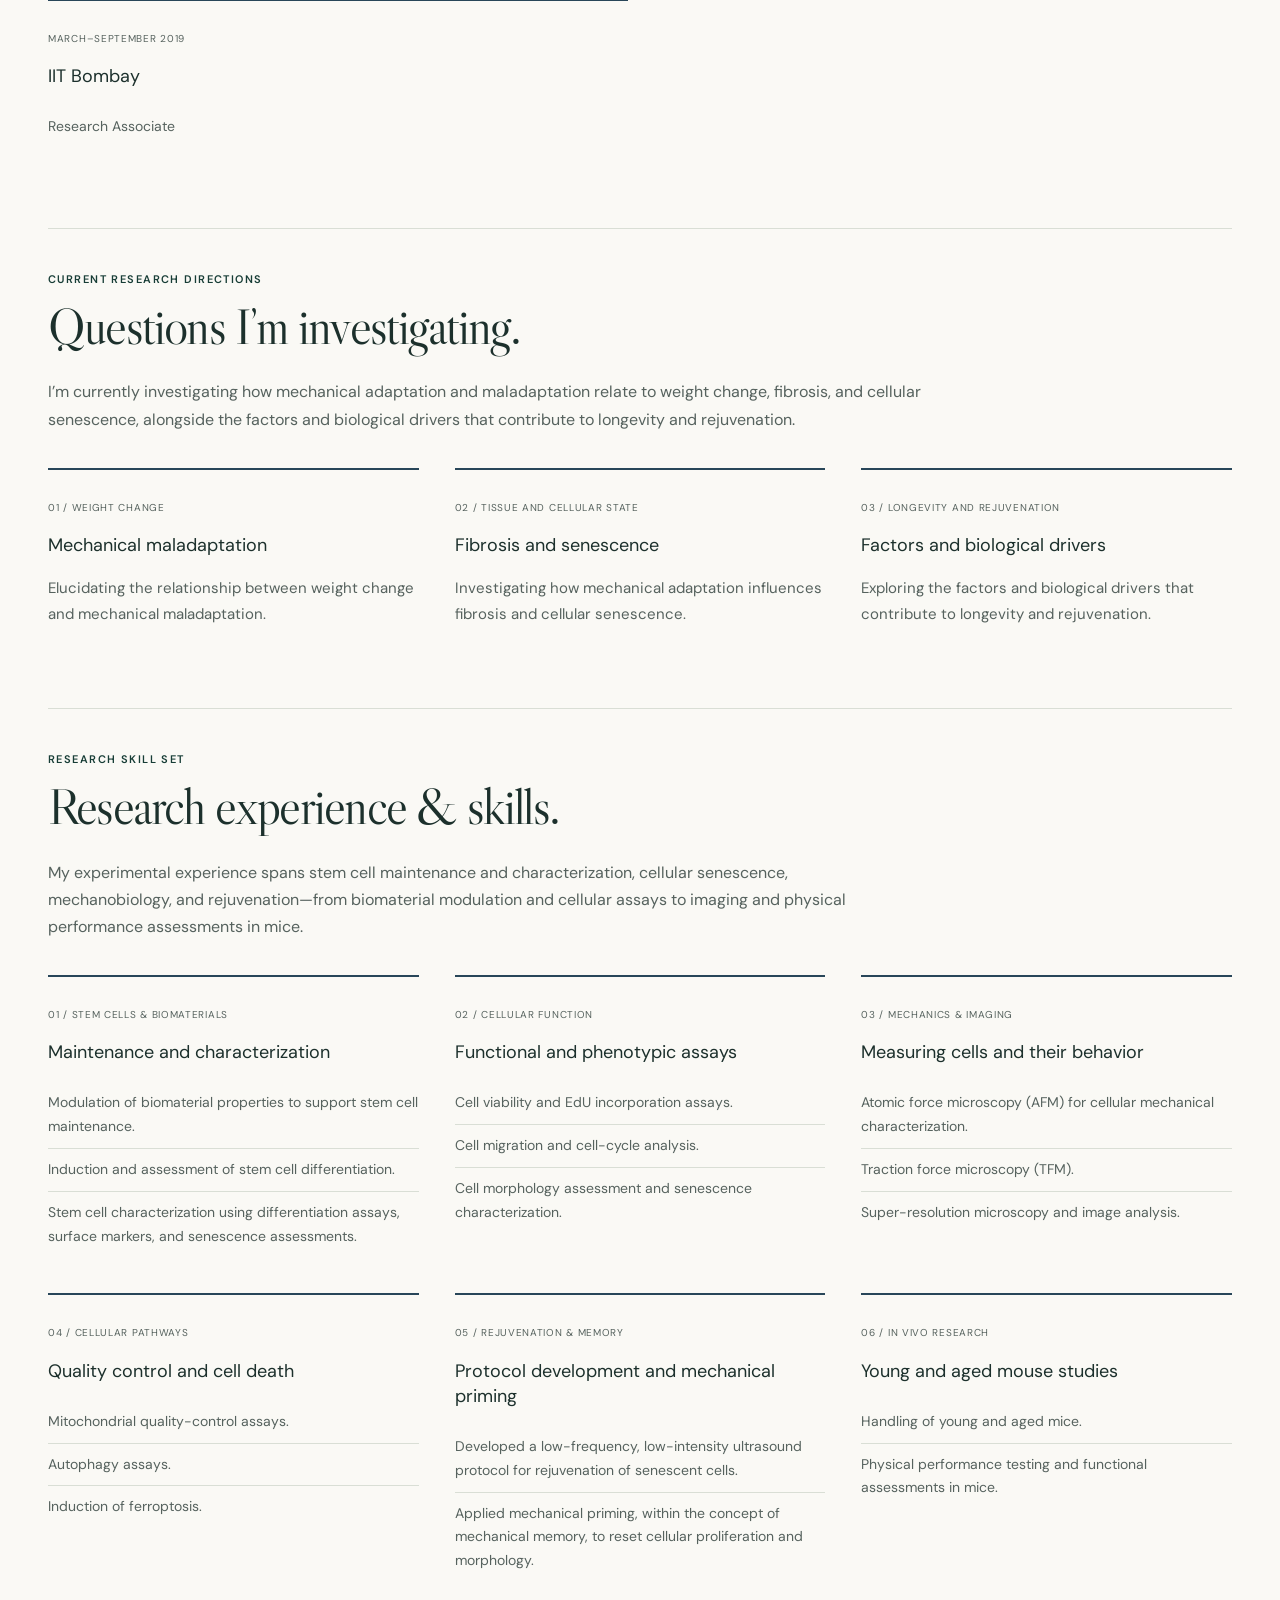
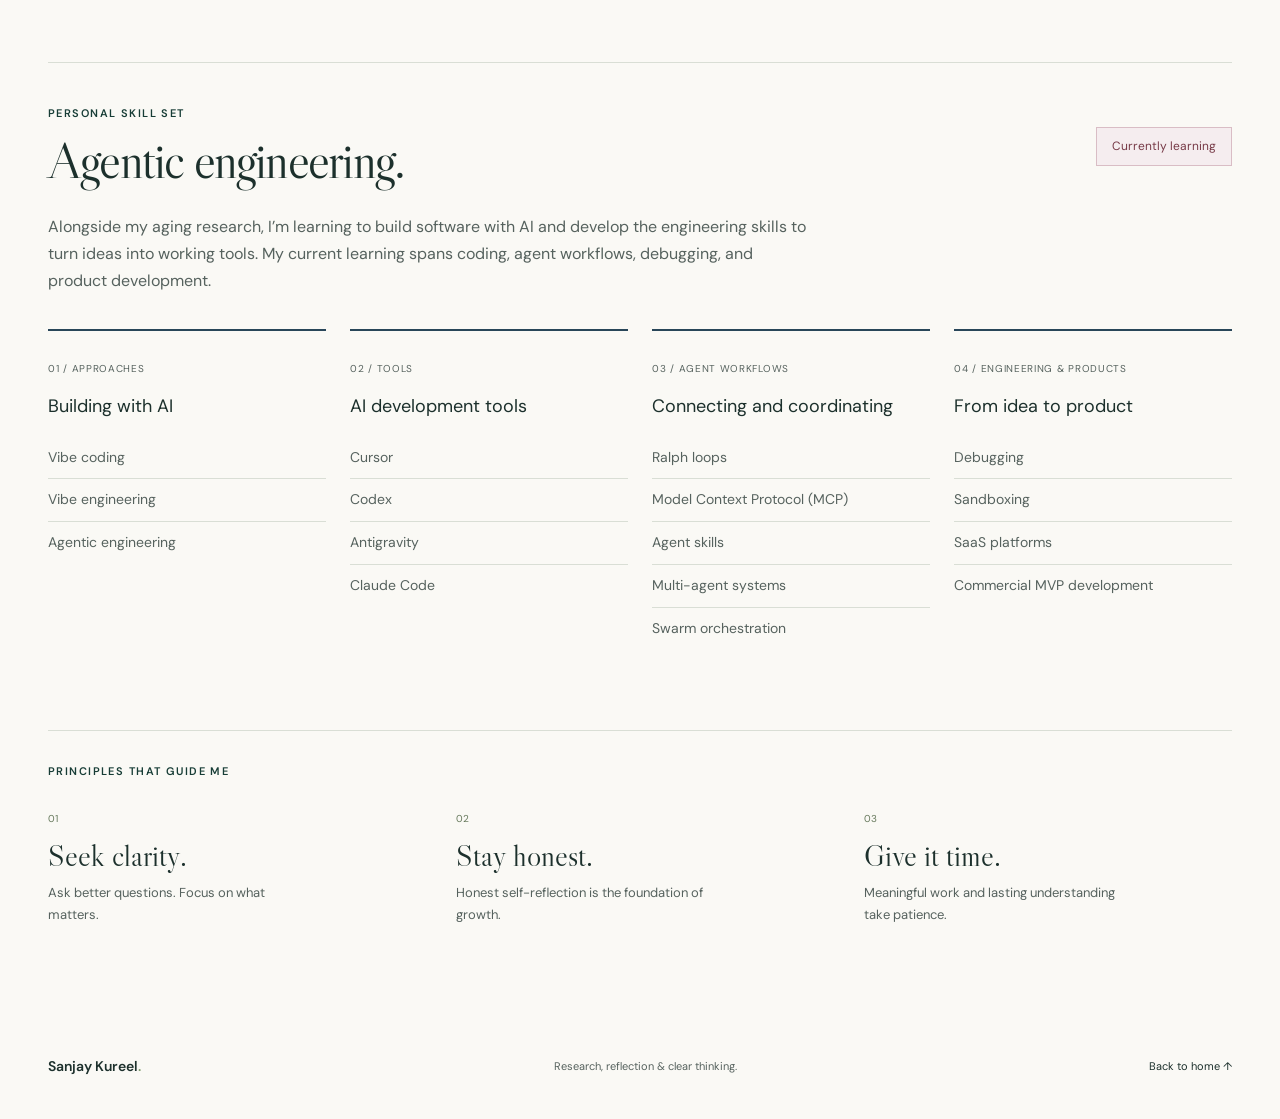
==== commit 52e3ba62: "Specify Ph.D. in Chemical Engineering in education" ====
--- a/about.html
+++ b/about.html
@@ -43,7 +43,7 @@
       <div class="skills-grid research-skills-grid">
         <article><span class="skills-number">Bachelor’s degree</span><h3>H.B.T.U., Kanpur</h3><ul><li>B.Tech. in Chemical Engineering</li></ul></article>
         <article><span class="skills-number">Master’s degree</span><h3>IIT Kharagpur</h3><ul><li>M.Tech. in Chemical Engineering</li></ul></article>
-        <article><span class="skills-number">Doctorate</span><h3>IIT Bombay</h3><ul><li>Doctoral degree</li></ul></article>
+        <article><span class="skills-number">Doctorate</span><h3>IIT Bombay</h3><ul><li>Ph.D. in Chemical Engineering</li></ul></article>
       </div>
     </section>
     <section class="personal-skills wrap" id="research-training" aria-labelledby="research-training-title">
